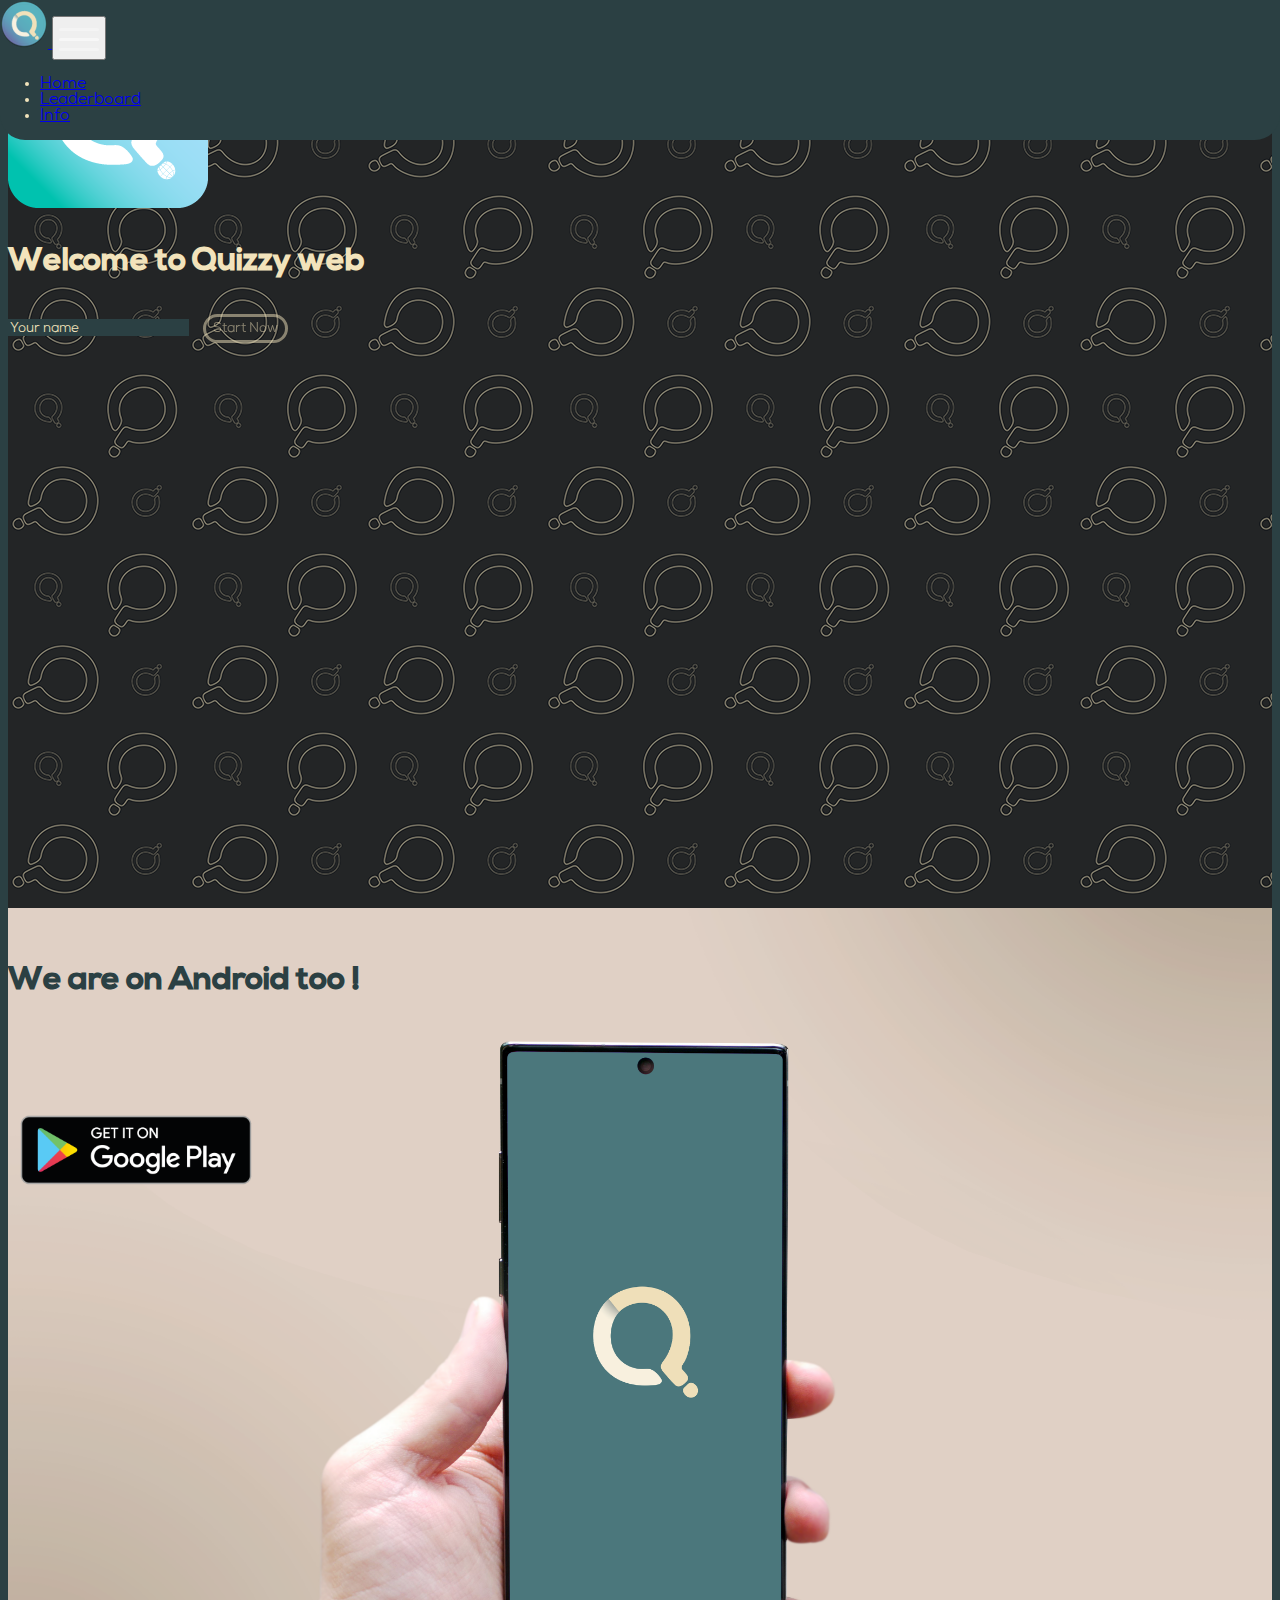
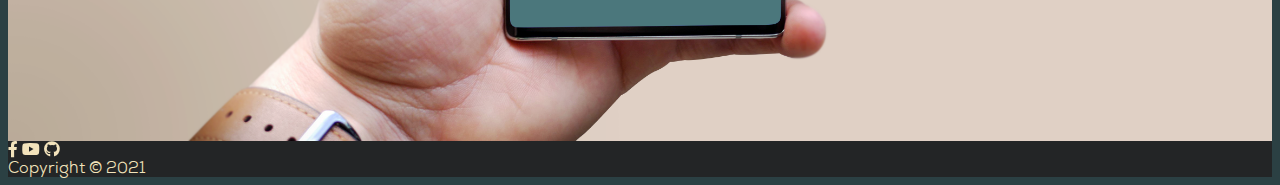
==== index.html @ 60e90763 "3D carousal, info page" ====
<!doctype html>
<html lang="en-us">
    <head>
    <meta charset="UTF-8">
    <meta http-equiv="X-UA-Compatible" content="IE=Edge">

    <link rel="icon" href="res/images/ic_launcher_round.png"/>
    <title>Quizzy Web</title>

    <meta name="viewport" content="width=device-width, initial-scale=1, shrink-to-fit=no">
    <link rel="stylesheet" href="https://cdn.jsdelivr.net/npm/bootstrap@4.6.0/dist/css/bootstrap.min.css" integrity="sha384-B0vP5xmATw1+K9KRQjQERJvTumQW0nPEzvF6L/Z6nronJ3oUOFUFpCjEUQouq2+l" crossorigin="anonymous">
    <link rel="stylesheet" href="res/fontawesome/css/all.css">
    <link rel="stylesheet" href="css/style.css">
    <link rel="stylesheet" href="css/index.css">
    </head>

    <body>
        <nav class="navbar navbar-expand-lg navbar-dark">
            <a class="navbar-brand" href="#">
                <img src="res/images/ic_launcher_round.png">
            </a>

            <button class="navbar-toggler" type="button" data-toggle="collapse" data-target="#navbarNav" aria-controls="navbarNav" aria-expanded="false" aria-label="Toggle navigation">
              <div id="nav-icon3">
                <span></span>
                <span></span>
                <span></span>
                <span></span>
              </div>
            </button>

            <div class="collapse navbar-collapse justify-content-end" id="navbarNav">
              <ul class="navbar-nav">
                <li class="nav-item active">
                  <a class="nav-link" href="#">Home <span class="sr-only">(current)</span></a>
                </li>
                <li class="nav-item">
                  <a class="nav-link" href="leaderboard.html">Leaderboard</a>
                </li>
                <li class="nav-item">
                  <a class="nav-link" href="info.html">Info</a>
                </li>
              </ul>
            </div>
          </nav>

        <div class="jumbotron-fluid d-flex flex-column align-items-center justify-content-center" id="landing_jumbo">
            <img src="res/images/quizzy_web_logo.png">
            <!--<h1 class="">Quizzy Web is coming</h1>-->
            <div>          
                <h1 class="text-center">Welcome to Quizzy web</h1>
            </div>

            <div class="d-flex flex-column align-items-center justify-content-center">          
              <input type="text" class="form-control" placeholder="Your name" id="username">
              <button type="button" class="button_1 disabled"  id="btn-start">Start Now</button>
            </div>
        </div>

        <div class="container-fluid d-flex flex-column align-items-center  justify-content-between" id="mobile_ad">
          <h1 class = "text-center">We are on Android too !</h1>

          <a href="https://studenthcmusedu-my.sharepoint.com/:u:/g/personal/1959024_student_hcmus_edu_vn/EeSN2s93oBhDpIQkTM4csoYBC3P8pHR0zHc1Tgn9DPDppA?e=snLmMQ"><img src="res/images/google_play.png"></a>
        </div>

        <footer class="text-center text-white">
          <div class="container-fluid">
            <!-- Section: Social media -->
            <section class="mb-4">
              <!-- Facebook -->
              <a class="btn btn-outline-light btn-floating m-1" href="https://www.facebook.com/HCMUSITEC2015/" target="_blank" role="button"
                ><i class="fab fa-facebook-f"></i
              ></a>
        
              <!-- Youtube -->
              <a class="btn btn-outline-light btn-floating m-1" href="https://youtu.be/Kx1Qv79prYs" target="_blank" role="button"
                ><i class="fab fa-youtube"></i
              ></a>
        
              <!-- Github -->
              <a class="btn btn-outline-light btn-floating m-1" href="https://github.com/nguyencaonhan271201/quizzy-web" target="_blank" role="button"
                ><i class="fab fa-github"></i
              ></a>
            </section>
            <!-- Section: Social media -->
          </div>

          <div class="text-center">
            <a>Copyright © 2021</a>
          </div>
          
        </footer>

        <script src="https://code.jquery.com/jquery-3.5.1.slim.min.js" integrity="sha384-DfXdz2htPH0lsSSs5nCTpuj/zy4C+OGpamoFVy38MVBnE+IbbVYUew+OrCXaRkfj" crossorigin="anonymous"></script>
        <script src="https://cdn.jsdelivr.net/npm/bootstrap@4.6.0/dist/js/bootstrap.bundle.min.js" integrity="sha384-Piv4xVNRyMGpqkS2by6br4gNJ7DXjqk09RmUpJ8jgGtD7zP9yug3goQfGII0yAns" crossorigin="anonymous"></script>
        <script type="text/javascript" src="js/index.js"></script>    
        <script type="text/javascript" src="js/main.js"></script>    
    </body>
</html>
---- css/style.css ----
html{    
  scroll-behavior: smooth;
}

body * {
    transition: all 0.5s ease;
}

body{
    background-color: #2B4043;
    color: #f2e3bb;
    animation: fadeInAnimation ease 1s;
    animation-iteration-count: 1; 
    animation-fill-mode: forwards; 
}

::-webkit-scrollbar {
    display: none;
}

@font-face {
    font-family: 'NexaBold';
    src: url('../res/font/nexa_bold.ttf');
}

@font-face {
    font-family: 'Nexa';
    src: url('../res/font/nexa_book.otf');
}

h1{
    font-family: NexaBold;
}

h2, h3, h4, h5, a, p, ::placeholder, button, label, select,table{
   font-family: Nexa;
}

@keyframes fadeInAnimation { 
    0% { 
        opacity: 0; 
    } 
    100% { 
        opacity: 1; 
     } 
} 

.navbar{
    position: fixed!important;
    top: 0;
    right: 0;
    left: 0;    
    background-color: #2B4043;
    border-bottom-left-radius: 25px!important;
    border-bottom-right-radius: 25px!important;
    transition: top 0.3s;
}

.navbar ul li a:hover{
    color: #f2e3bb!important;
    /* border: 2px solid #f2e3bb;
    border-radius: 15px;
    padding: 10px;
    width: fit-content; */
}

.navbar button{
    padding: 10px 5px 10px 5px;
}

.navbar button #nav-icon3{
    width: 40px;
    height: 20px;
    position: relative;
    -webkit-transform: rotate(0deg);
    -moz-transform: rotate(0deg);
    -o-transform: rotate(0deg);
    transform: rotate(0deg);
    -webkit-transition: .5s ease-in-out;
    -moz-transition: .5s ease-in-out;
    -o-transition: .5s ease-in-out;
    transition: .5s ease-in-out;
    cursor: pointer;
}

#nav-icon3 span{
    display: block;
    position: absolute;
    height: 3px;
    width: 100%;
    background: white;
    border-radius: 9px;

    opacity: 0.3;
    left: 0;
    
    -webkit-transform: rotate(0deg);
    -moz-transform: rotate(0deg);
    -o-transform: rotate(0deg);
    transform: rotate(0deg);
    -webkit-transition: .25s ease-in-out;
    -moz-transition: .25s ease-in-out;
    -o-transition: .25s ease-in-out;
    transition: .25s ease-in-out;
}

#nav-icon3 span:nth-child(1) {
    top: 0px;
  }
  
  #nav-icon3 span:nth-child(2),#nav-icon3 span:nth-child(3) {
    top: 10px;
  }
  
  #nav-icon3 span:nth-child(4) {
    top: 20px;
  }
  
  #nav-icon3.open span:nth-child(1) {
    top: 10px;
    width: 0%;
    left: 50%;
  }
  
  #nav-icon3.open span:nth-child(2) {
    -webkit-transform: rotate(45deg);
    -moz-transform: rotate(45deg);
    -o-transform: rotate(45deg);
    transform: rotate(45deg);
  }
  
  #nav-icon3.open span:nth-child(3) {
    -webkit-transform: rotate(-45deg);
    -moz-transform: rotate(-45deg);
    -o-transform: rotate(-45deg);
    transform: rotate(-45deg);
  }
  
  #nav-icon3.open span:nth-child(4) {
    top: 10px;
    width: 0%;
    left: 50%;
  }


.navbar button:hover{
    border: 2px solid !important;
}

.navbar button:hover span{
    opacity: 1!important;
    background: #f2e3bb!important;
}

#landing_jumbo, .main-div{
    height: 100vh;
    background-image: url("../res/images/landing_background.png");
    background-size: auto;
    background-repeat: repeat;
    background-position: 0 0;
    animation: landing_background_move 500s linear infinite;
}

@keyframes landing_background_move {
    from {
      background-position: 0 0;
    }
    to {
        background-position: -10000px -10000px;
    }
}
---- css/index.css ----
.form-control{
    background-color: #2B4043;
    border: none;
    color: #f2e3bb;
}

.form-control::placeholder{
    color: #f2e3bb;
}

input.form-control:focus::placeholder{
    color: #2B4043;
}

.button_1
{    
    border: 3px solid #f2e3bb;
    border-radius: 20px;
    padding: 5px 7px 5px 7px;
    background-color: transparent;
    color: #f2e3bb;
    margin: 10px;
}

.disabled{
    opacity: 0.5;
    cursor: not-allowed;
}

.shake{
    animation: shake 0.5s;
    animation-iteration-count: 1;
    border: 3px solid salmon;
}

.navbar-nav {
    font-family: 'Nexa';
}

@keyframes shake {
    0% { transform: translate(1px, 1px) rotate(0deg); }
    10% { transform: translate(-1px, -2px) rotate(-1deg); }
    20% { transform: translate(-3px, 0px) rotate(1deg); }
    30% { transform: translate(3px, 2px) rotate(0deg); }
    40% { transform: translate(1px, -1px) rotate(1deg); }
    50% { transform: translate(-1px, 2px) rotate(-1deg); }
    60% { transform: translate(-3px, 1px) rotate(0deg); }
    70% { transform: translate(3px, 1px) rotate(-1deg); }
    80% { transform: translate(-1px, -1px) rotate(1deg); }
    90% { transform: translate(1px, 2px) rotate(0deg); }
    100% { transform: translate(1px, -2px) rotate(-1deg); }
  }

#mobile_ad{    
    height: 90vh;
    background-image: url("../res/images/mockup.png");
    background-size: cover;
    background-position: center;
    background-repeat: no-repeat;
    color: #2B4043;
    padding-top: 2.5vh;
}

#mobile_ad img{
    width: 20vw;
}

footer{
    background-color: #232526;
}

footer .btn {
    margin-top: 10px!important;
    filter: brightness(0) saturate(100%) invert(97%) sepia(63%) saturate(543%) hue-rotate(317deg) brightness(101%) contrast(90%);
}

footer .btn:hover{
    filter: invert(9%) sepia(11%) saturate(358%) hue-rotate(155deg) brightness(93%) contrast(85%);
}
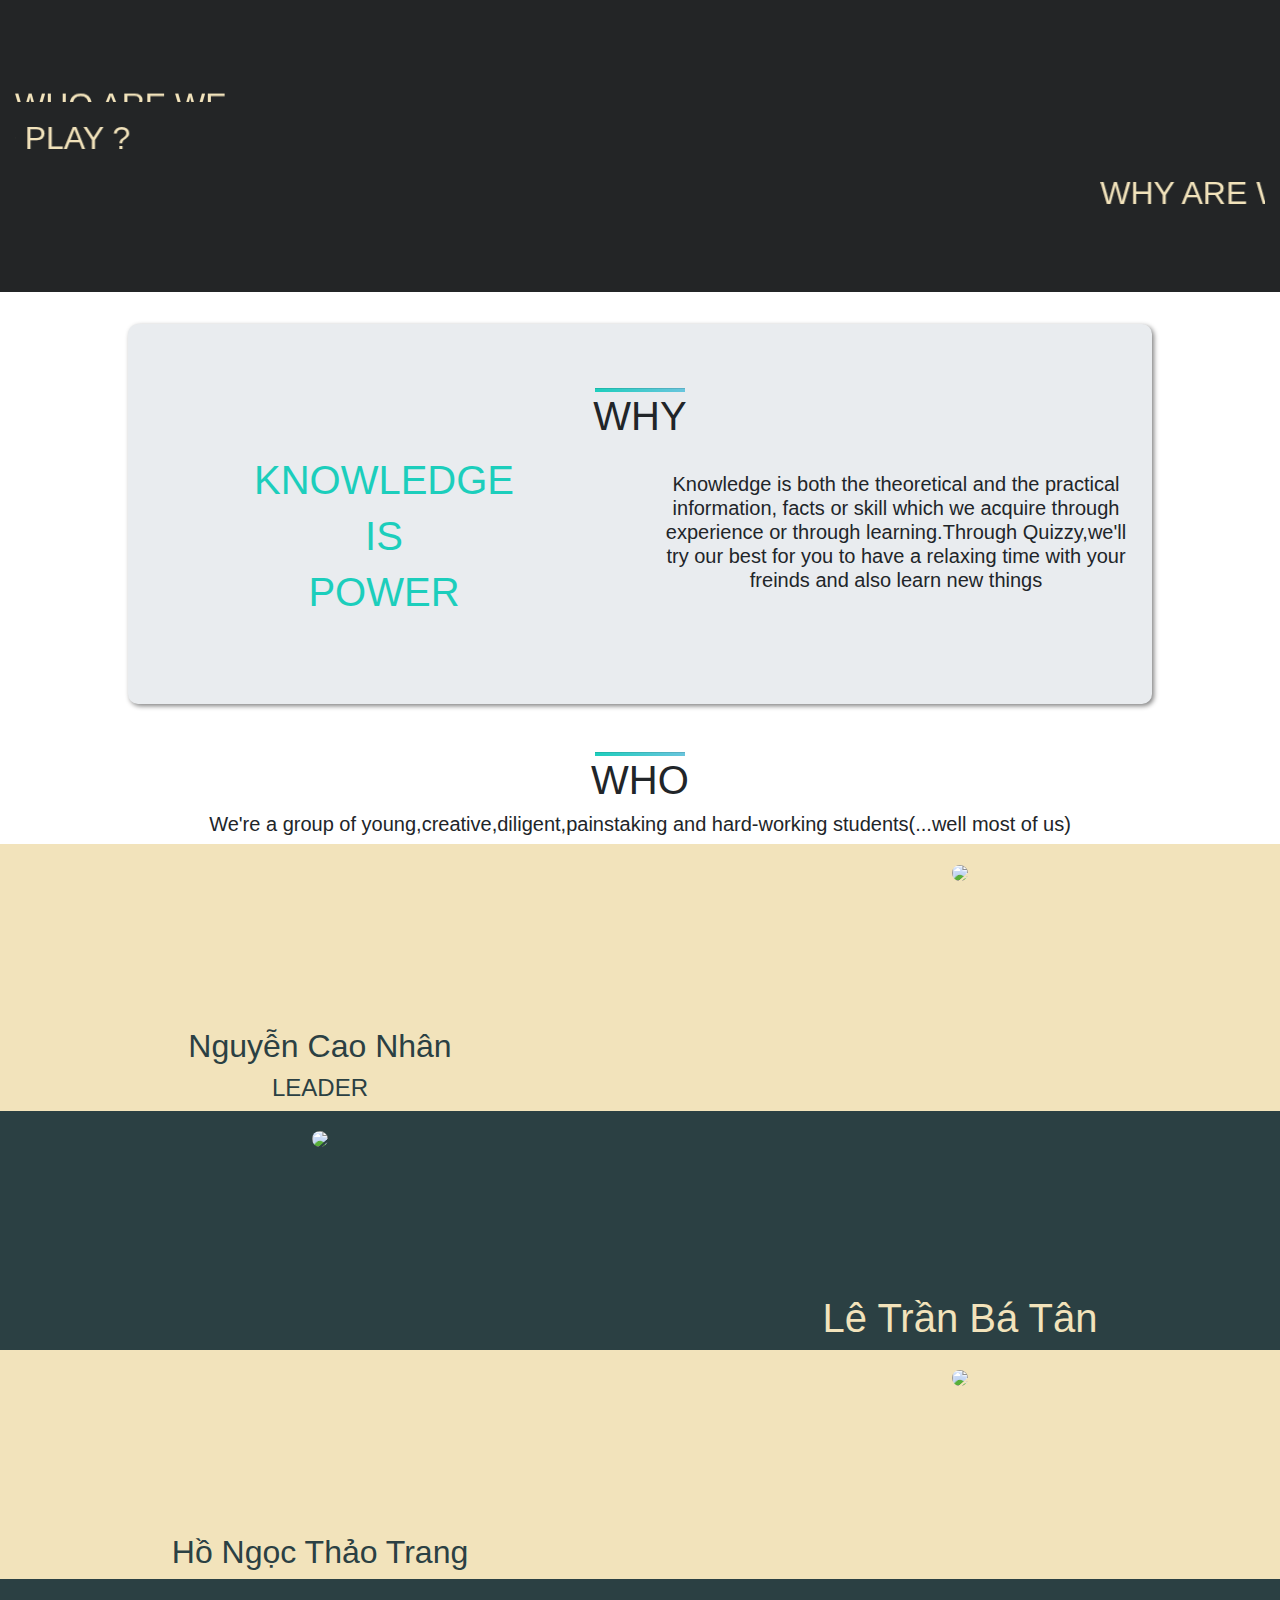
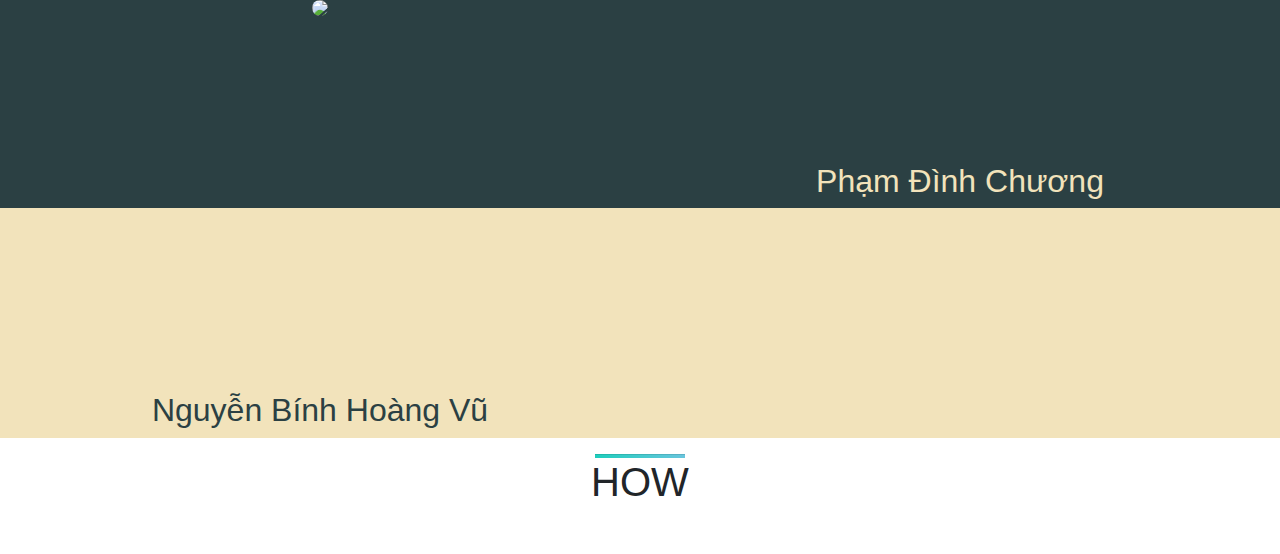
==== commit 2ac1f740: "1st" ====
--- a/index.html
+++ b/index.html
@@ -1,99 +1,110 @@
 <!doctype html>
-<html lang="en-us">
-    <head>
-    <meta charset="UTF-8">
-    <meta http-equiv="X-UA-Compatible" content="IE=Edge">
+<html lang="en">
+  <head>
+    <title>ABOUT US</title>
+    <!-- Required meta tags -->
+    <meta charset="utf-8">
+    <meta name="viewport" content="width=device-width, initial-scale=1, shrink-to-fit=no">
 
-    <link rel="icon" href="res/images/ic_launcher_round.png"/>
-    <title>Quizzy Web</title>
+    <!-- Bootstrap CSS -->
+    <link rel="stylesheet" href="https://stackpath.bootstrapcdn.com/bootstrap/4.3.1/css/bootstrap.min.css" integrity="sha384-ggOyR0iXCbMQv3Xipma34MD+dH/1fQ784/j6cY/iJTQUOhcWr7x9JvoRxT2MZw1T" crossorigin="anonymous">
+    <link rel="stylesheet" href="https://stackpath.bootstrapcdn.com/font-awesome/4.7.0/css/font-awesome.min.css" integrity="sha384-wvfXpqpZZVQGK6TAh5PVlGOfQNHSoD2xbE+QkPxCAFlNEevoEH3Sl0sibVcOQVnN" crossorigin="anonymous">
+    <link rel="stylesheet" href="about.css">
+     <link href="https://fonts.googleapis.com/css2?family=Bebas+Neue&family=Nunito:wght@300&display=swap" rel="stylesheet">
+  </head>
+  <body>
 
-    <meta name="viewport" content="width=device-width, initial-scale=1, shrink-to-fit=no">
-    <link rel="stylesheet" href="https://cdn.jsdelivr.net/npm/bootstrap@4.6.0/dist/css/bootstrap.min.css" integrity="sha384-B0vP5xmATw1+K9KRQjQERJvTumQW0nPEzvF6L/Z6nronJ3oUOFUFpCjEUQouq2+l" crossorigin="anonymous">
-    <link rel="stylesheet" href="res/fontawesome/css/all.css">
-    <link rel="stylesheet" href="css/style.css">
-    <link rel="stylesheet" href="css/index.css">
-    </head>
 
-    <body>
-        <nav class="navbar navbar-expand-lg navbar-dark">
-            <a class="navbar-brand" href="#">
-                <img src="res/images/ic_launcher_round.png">
-            </a>
-
-            <button class="navbar-toggler" type="button" data-toggle="collapse" data-target="#navbarNav" aria-controls="navbarNav" aria-expanded="false" aria-label="Toggle navigation">
-              <div id="nav-icon3">
-                <span></span>
-                <span></span>
-                <span></span>
-                <span></span>
+    <div class=" banner jumbotron-fluid jumbotron">
+      <div class="container-fluid">
+        <h2><marquee behavior="scroll" direction="up" scrollamount="2">WHO ARE WE</marquee></h2>
+        <h2><marquee behavior="scroll" direction="right" scrollamount="14">HOW TO PLAY ?</marquee></h2>
+        <h2><marquee behavior="scroll" direction="left" scrollamount="20">WHY ARE WE DOING THIS ?</marquee></h2>
+     </div>
+    </div>
+    <div class="why mt-3 mb-5 jumbotron-fluid jumbotron">
+      <div class="container">
+        <div class="headline text-center">
+          <hr style="margin:auto">
+          <h1>WHY</h1>
+            <div class="row mt-3 mb-3">
+              <div class="col-md-6" style="color:#1ccebc;">
+                <h1>KNOWLEDGE</h1>
+                <h1>IS</h1>
+                <h1>POWER</h1>
               </div>
-            </button>
-
-            <div class="collapse navbar-collapse justify-content-end" id="navbarNav">
-              <ul class="navbar-nav">
-                <li class="nav-item active">
-                  <a class="nav-link" href="#">Home <span class="sr-only">(current)</span></a>
-                </li>
-                <li class="nav-item">
-                  <a class="nav-link" href="leaderboard.html">Leaderboard</a>
-                </li>
-                <li class="nav-item">
-                  <a class="nav-link" href="info.html">Info</a>
-                </li>
-              </ul>
-            </div>
-          </nav>
-
-        <div class="jumbotron-fluid d-flex flex-column align-items-center justify-content-center" id="landing_jumbo">
-            <img src="res/images/quizzy_web_logo.png">
-            <!--<h1 class="">Quizzy Web is coming</h1>-->
-            <div>          
-                <h1 class="text-center">Welcome to Quizzy web</h1>
-            </div>
-
-            <div class="d-flex flex-column align-items-center justify-content-center">          
-              <input type="text" class="form-control" placeholder="Your name" id="username">
-              <button type="button" class="button_1 disabled"  id="btn-start">Start Now</button>
+              <div class="col-md-6 mt-3">
+                <h5>Knowledge is both the theoretical and the practical information, facts or skill which we acquire through experience or through learning.Through Quizzy,we'll try our best for you to have a relaxing time with your freinds and also learn new things</h5>
+              </div>
             </div>
         </div>
+      </div>
+    </div>
+    <div class="who mt-3 mb-3">
+      <div class="container-fluid">
+        <div class="headline text-center mb-2">
+          <hr style="margin:auto">
+          <h1>WHO</h1>
+          <h5>We're a group of young,creative,diligent,painstaking and hard-working students(...well most of us)</h5>
+        </div>
+        <div class="who1 row">
+          <div class="col-md-6">
+            <h2 class="name" >Nguyễn Cao Nhân</h2>
+            <h4>LEADER</h4>
+          </div>
+          <div class="col-md-6 mt-3 mb-3">
+            <img class="rounded-circle img-fluid" src="img/caonhan.jpg">
+          </div>
+        </div>
+        <div class="who2 row  ">
+          <div class="col-md-6 mt-3 mb-3">
+            <img src="img/batan.jpg" class="rounded-circle img-fluid">
+          </div>
+          <div class="col-md-6">
+            <h1 class="name">Lê Trần Bá Tân</h1>
+          </div>
+        </div>
+        <div class="who1 row">
+          <div class="col-md-6">
+            <h2 class="name">Hồ Ngọc Thảo Trang</h2>
+          </div>
+          <div class="col-md-6 mt-3 mb-3">
+            <img src="img/hotrang.jpg" class="rounded-circle img-fluid">
+          </div>
+        </div>
+        <div class="who2 row">
+          <div class="col-md-6 mt-3 mb-3">
+            <img src="img/chuong.jpg" class="rounded-circle img-fluid">
+          </div>
+          <div class="col-md-6">
+            <h2 class="name">Phạm Đình Chương</h2>
+          </div>
+        </div>
+        <div class="who1 row ">
+          <div class="col-md-6">
+            <h2 class="name">Nguyễn Bính Hoàng Vũ</h2>
+          </div>
+          <div class="col-md-6 mt-3 mb-3">
+            <img src="img/vubinh.jpg" class="rounded-circle img-fluid" alt="">
+          </div>
+        </div>
+      </div>
+    </div>
+    <div class="how mt-3 mb-5">
+      <div class="container">
+        <div class="headline text-center">
+          <hr style="margin:auto">
+          <h1>HOW</h1>
+        </div>
+      </div>
+    </div>
 
-        <div class="container-fluid d-flex flex-column align-items-center  justify-content-between" id="mobile_ad">
-          <h1 class = "text-center">We are on Android too !</h1>
+      <script src="https://code.jquery.com/jquery-3.4.1.slim.min.js" integrity="sha384-J6qa4849blE2+poT4WnyKhv5vZF5SrPo0iEjwBvKU7imGFAV0wwj1yYfoRSJoZ+n" crossorigin="anonymous"></script>
+      <script src="https://cdn.jsdelivr.net/npm/popper.js@1.16.0/dist/umd/popper.min.js" integrity="sha384-Q6E9RHvbIyZFJoft+2mJbHaEWldlvI9IOYy5n3zV9zzTtmI3UksdQRVvoxMfooAo" crossorigin="anonymous"></script>
+      <script src="https://stackpath.bootstrapcdn.com/bootstrap/4.4.1/js/bootstrap.min.js" integrity="sha384-wfSDF2E50Y2D1uUdj0O3uMBJnjuUD4Ih7YwaYd1iqfktj0Uod8GCExl3Og8ifwB6" crossorigin="anonymous"></script>
+</body>
 
-          <a href="https://studenthcmusedu-my.sharepoint.com/:u:/g/personal/1959024_student_hcmus_edu_vn/EeSN2s93oBhDpIQkTM4csoYBC3P8pHR0zHc1Tgn9DPDppA?e=snLmMQ"><img src="res/images/google_play.png"></a>
-        </div>
+   <script type="text/javascript" src="main.js">
 
-        <footer class="text-center text-white">
-          <div class="container-fluid">
-            <!-- Section: Social media -->
-            <section class="mb-4">
-              <!-- Facebook -->
-              <a class="btn btn-outline-light btn-floating m-1" href="https://www.facebook.com/HCMUSITEC2015/" target="_blank" role="button"
-                ><i class="fab fa-facebook-f"></i
-              ></a>
-        
-              <!-- Youtube -->
-              <a class="btn btn-outline-light btn-floating m-1" href="https://youtu.be/Kx1Qv79prYs" target="_blank" role="button"
-                ><i class="fab fa-youtube"></i
-              ></a>
-        
-              <!-- Github -->
-              <a class="btn btn-outline-light btn-floating m-1" href="https://github.com/nguyencaonhan271201/quizzy-web" target="_blank" role="button"
-                ><i class="fab fa-github"></i
-              ></a>
-            </section>
-            <!-- Section: Social media -->
-          </div>
-
-          <div class="text-center">
-            <a>Copyright © 2021</a>
-          </div>
-          
-        </footer>
-
-        <script src="https://code.jquery.com/jquery-3.5.1.slim.min.js" integrity="sha384-DfXdz2htPH0lsSSs5nCTpuj/zy4C+OGpamoFVy38MVBnE+IbbVYUew+OrCXaRkfj" crossorigin="anonymous"></script>
-        <script src="https://cdn.jsdelivr.net/npm/bootstrap@4.6.0/dist/js/bootstrap.bundle.min.js" integrity="sha384-Piv4xVNRyMGpqkS2by6br4gNJ7DXjqk09RmUpJ8jgGtD7zP9yug3goQfGII0yAns" crossorigin="anonymous"></script>
-        <script type="text/javascript" src="js/index.js"></script>    
-        <script type="text/javascript" src="js/main.js"></script>    
-    </body>
-</html>+   </script>
+</html>
--- a/about.css
+++ b/about.css
@@ -0,0 +1,57 @@
+body {
+  padding: 0px;
+  margin: 0px;
+  height:100%;
+  width: 100%;
+}
+
+p{
+  font-family: 'Nexa';
+  font-size: 20px;
+}
+
+.banner{
+  background:  #232526;
+  color: #F2E3BB;
+}
+
+.col-md-6{
+  height:100%;
+  display: table;
+}
+
+.name{
+  margin-top: 30%;
+}
+
+
+img{
+  height: 60%;
+  width:60%;
+}
+
+ .who1{
+   background-color: #F2E3BB;
+   color: #2B4043;
+   text-align: center;
+ }
+
+.who2{
+  background-color: #2B4043;
+  color: #F2E3BB;
+  text-align: center;
+}
+
+hr{
+    background:linear-gradient(45deg,#1ccebc,#6ac5de);
+    height: 3px;
+    width: 90px;
+    margin: 0 0 5px 0;
+  }
+
+.why{
+    margin-left: 10%;
+    margin-right: 10%;
+    box-shadow: 2px 2px 5px grey;
+    border-radius: 10px;
+}
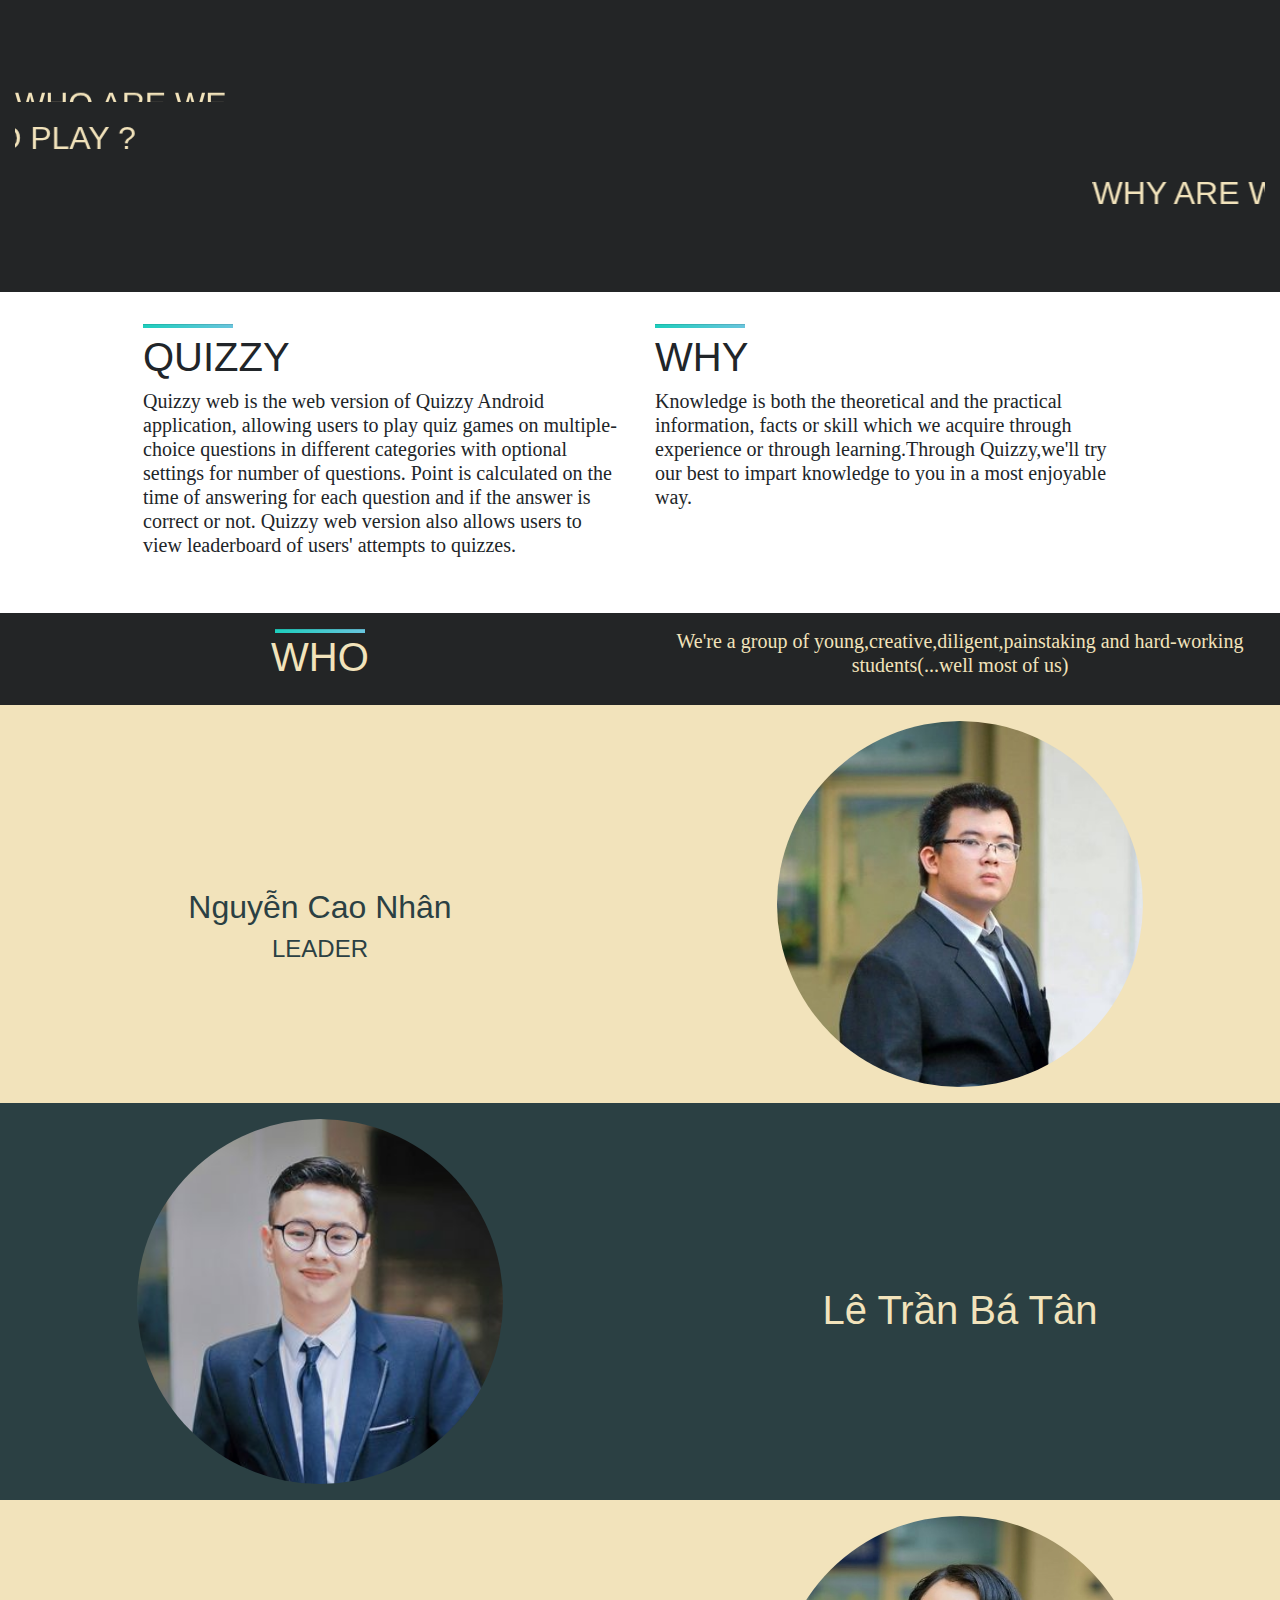
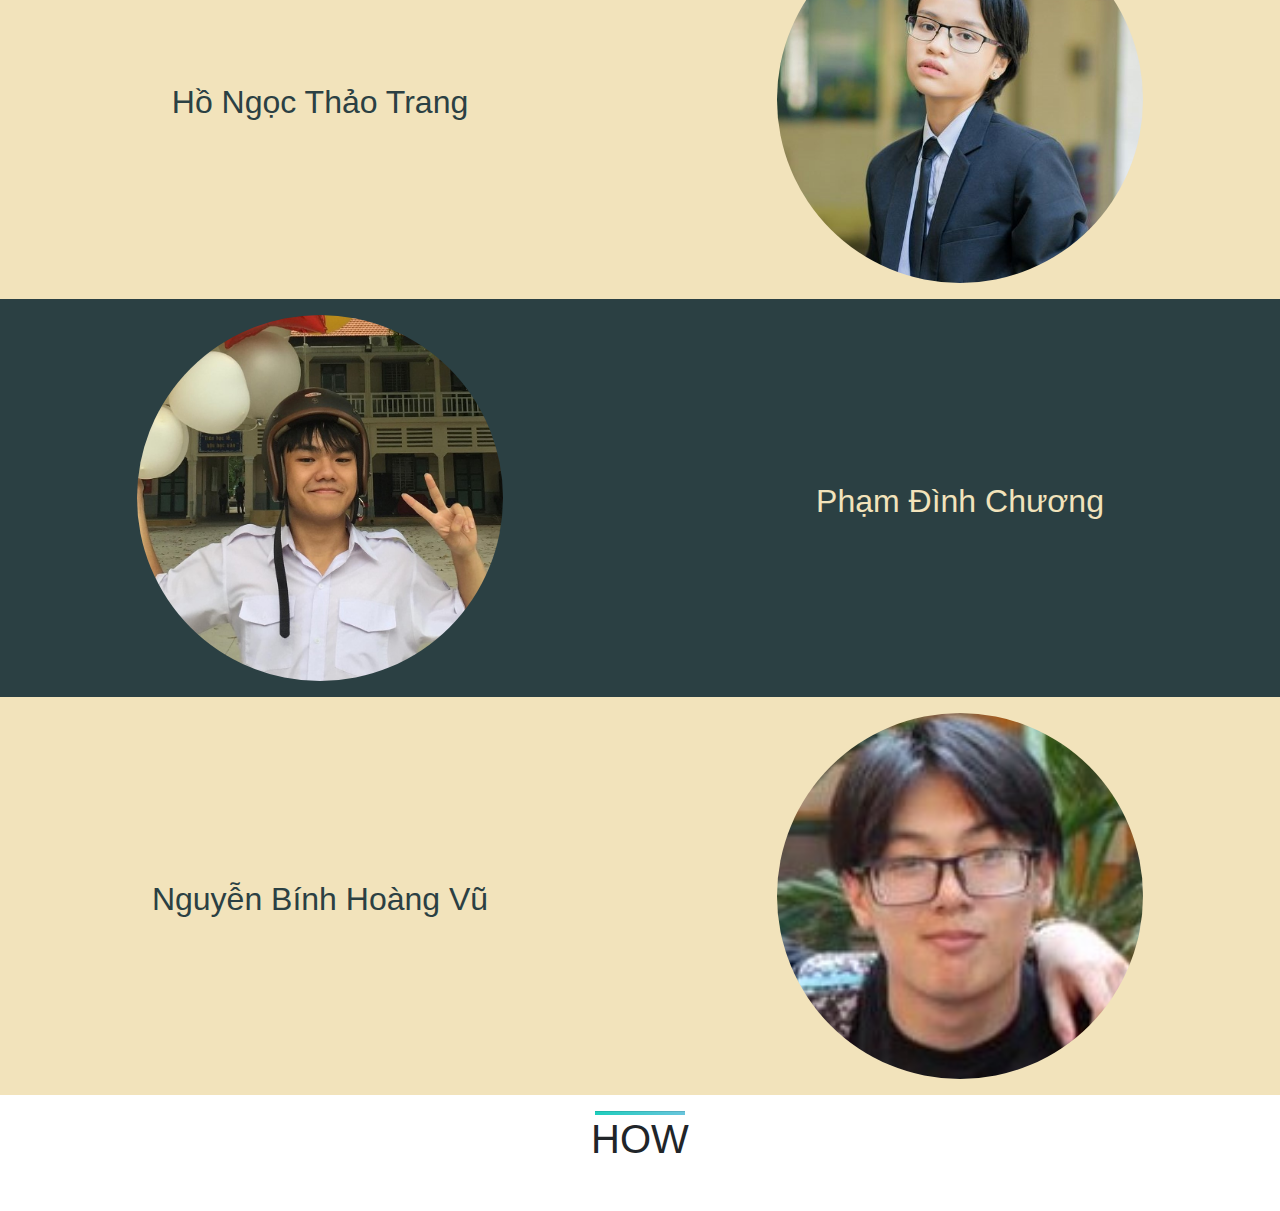
==== commit d1c45be3: "2" ====
--- a/index.html
+++ b/index.html
@@ -22,32 +22,40 @@
         <h2><marquee behavior="scroll" direction="left" scrollamount="20">WHY ARE WE DOING THIS ?</marquee></h2>
      </div>
     </div>
-    <div class="why mt-3 mb-5 jumbotron-fluid jumbotron">
+    <div class="why mt-3 mb-5">
       <div class="container">
-        <div class="headline text-center">
-          <hr style="margin:auto">
-          <h1>WHY</h1>
-            <div class="row mt-3 mb-3">
-              <div class="col-md-6" style="color:#1ccebc;">
-                <h1>KNOWLEDGE</h1>
-                <h1>IS</h1>
-                <h1>POWER</h1>
-              </div>
-              <div class="col-md-6 mt-3">
-                <h5>Knowledge is both the theoretical and the practical information, facts or skill which we acquire through experience or through learning.Through Quizzy,we'll try our best for you to have a relaxing time with your freinds and also learn new things</h5>
-              </div>
-            </div>
+       <div class="row mt-3 mb-3">
+        <div class="col-md-6" tyle="color:#1ccebc;">
+          <div class="headline mb-2">
+            <hr>
+            <h1>QUIZZY</h1>
+          </div>
+            <h5>Quizzy web is the web version of Quizzy Android application, allowing users to play quiz games on multiple-choice questions in different categories with optional settings for number of questions.
+            Point is calculated on the time of answering for each question and if the answer is correct or not.
+            Quizzy web version also allows users to view leaderboard of users' attempts to quizzes.</h5>
         </div>
-      </div>
+        <div class="col-md-6">
+          <div class="headline mb-2">
+            <hr>
+            <h1>WHY</h1>
+          </div>
+          <h5>Knowledge is both the theoretical and the practical information, facts or skill which we acquire through experience or through learning.Through Quizzy,we'll try our best to impart knowledge to you in a most enjoyable way.</h5>
+        </div>
+       </div>
+     </div>
     </div>
     <div class="who mt-3 mb-3">
       <div class="container-fluid">
-        <div class="headline text-center mb-2">
-          <hr style="margin:auto">
-          <h1>WHO</h1>
-          <h5>We're a group of young,creative,diligent,painstaking and hard-working students(...well most of us)</h5>
+        <div class="row text-center" style="background:#232526; color:#F2E3BB;">
+          <div class="col-md-6 mt-3 mb-3">
+            <hr style="margin:auto">
+            <h1>WHO</h1>
+          </div>
+          <div class="col-md-6 mt-3 mb-3">
+            <h5>We're a group of young,creative,diligent,painstaking and hard-working students(...well most of us)</h5>
+          </div>
         </div>
-        <div class="who1 row">
+      <div class="who1 row">
           <div class="col-md-6">
             <h2 class="name" >Nguyễn Cao Nhân</h2>
             <h4>LEADER</h4>
@@ -55,7 +63,7 @@
           <div class="col-md-6 mt-3 mb-3">
             <img class="rounded-circle img-fluid" src="img/caonhan.jpg">
           </div>
-        </div>
+      </div>
         <div class="who2 row  ">
           <div class="col-md-6 mt-3 mb-3">
             <img src="img/batan.jpg" class="rounded-circle img-fluid">
--- a/about.css
+++ b/about.css
@@ -5,19 +5,13 @@
   width: 100%;
 }
 
-p{
+h5{
   font-family: 'Nexa';
-  font-size: 20px;
 }
 
 .banner{
   background:  #232526;
   color: #F2E3BB;
-}
-
-.col-md-6{
-  height:100%;
-  display: table;
 }
 
 .name{
@@ -52,6 +46,4 @@
 .why{
     margin-left: 10%;
     margin-right: 10%;
-    box-shadow: 2px 2px 5px grey;
-    border-radius: 10px;
 }
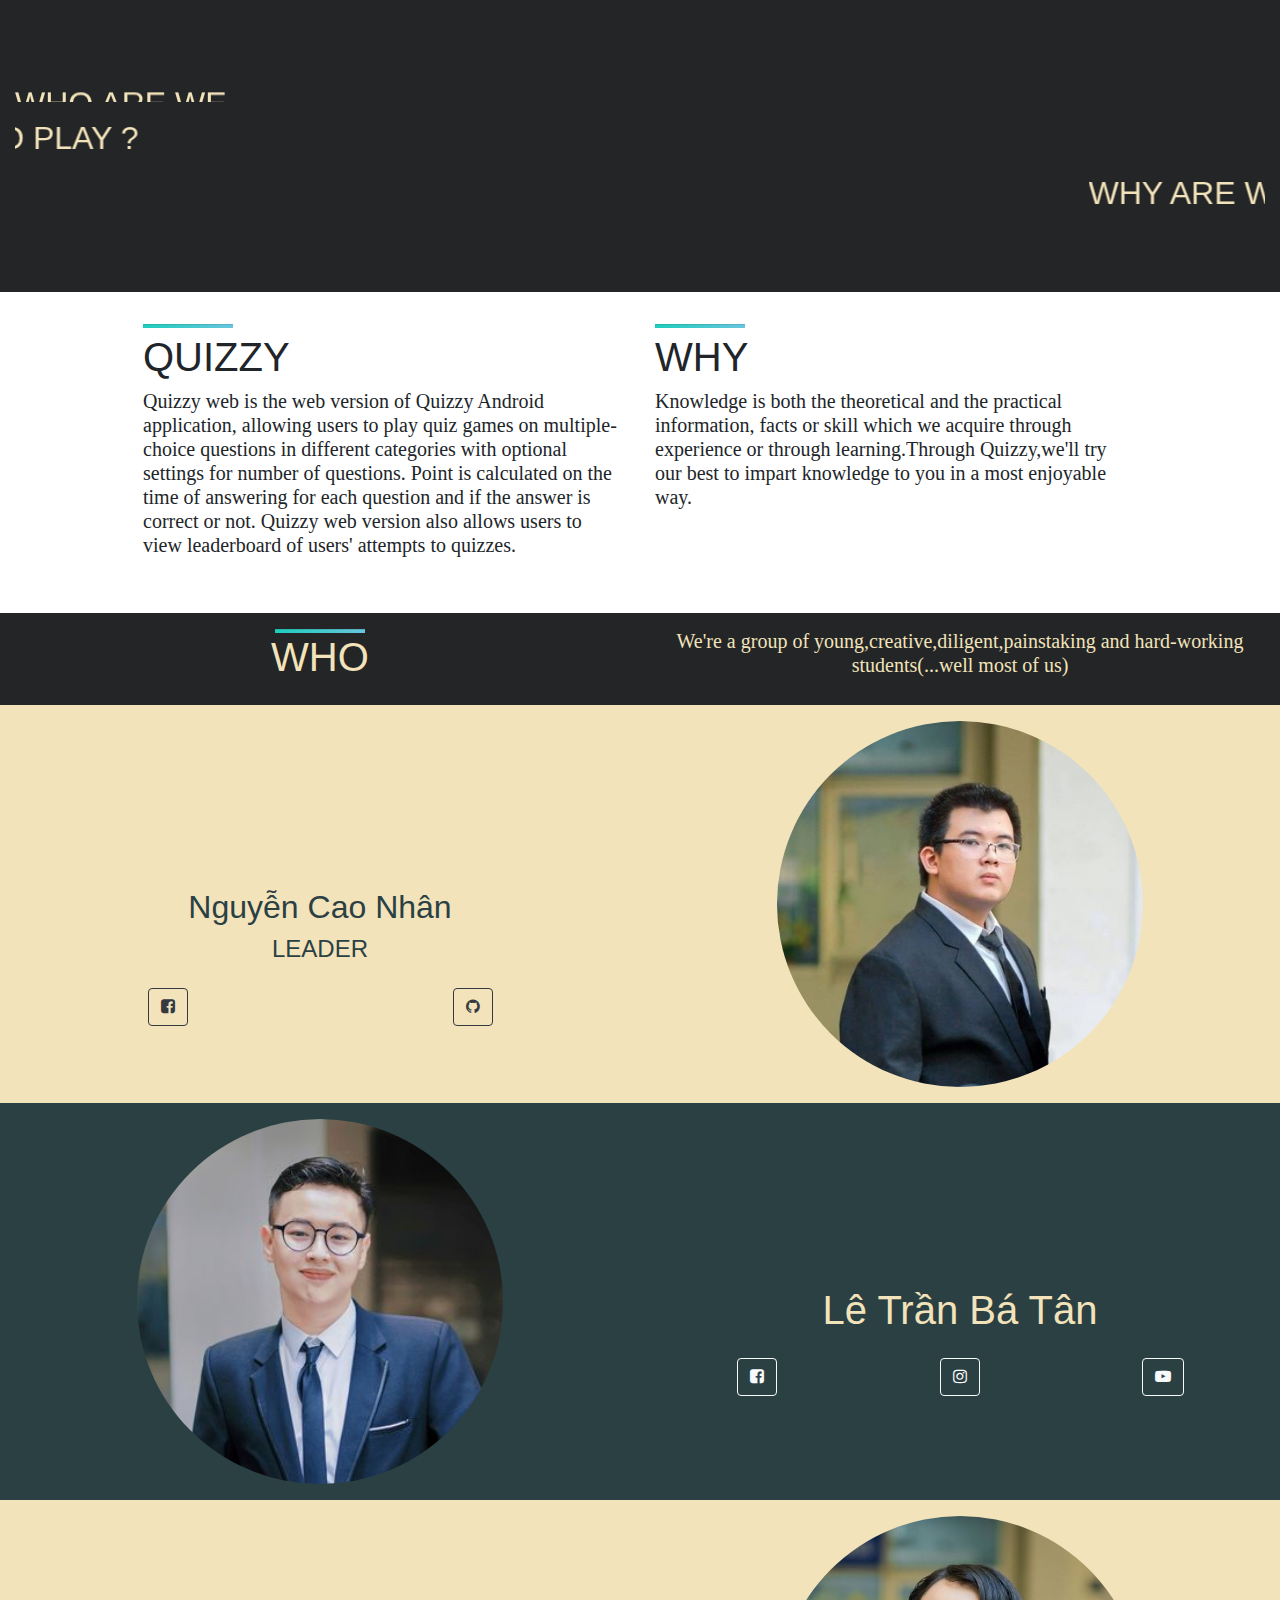
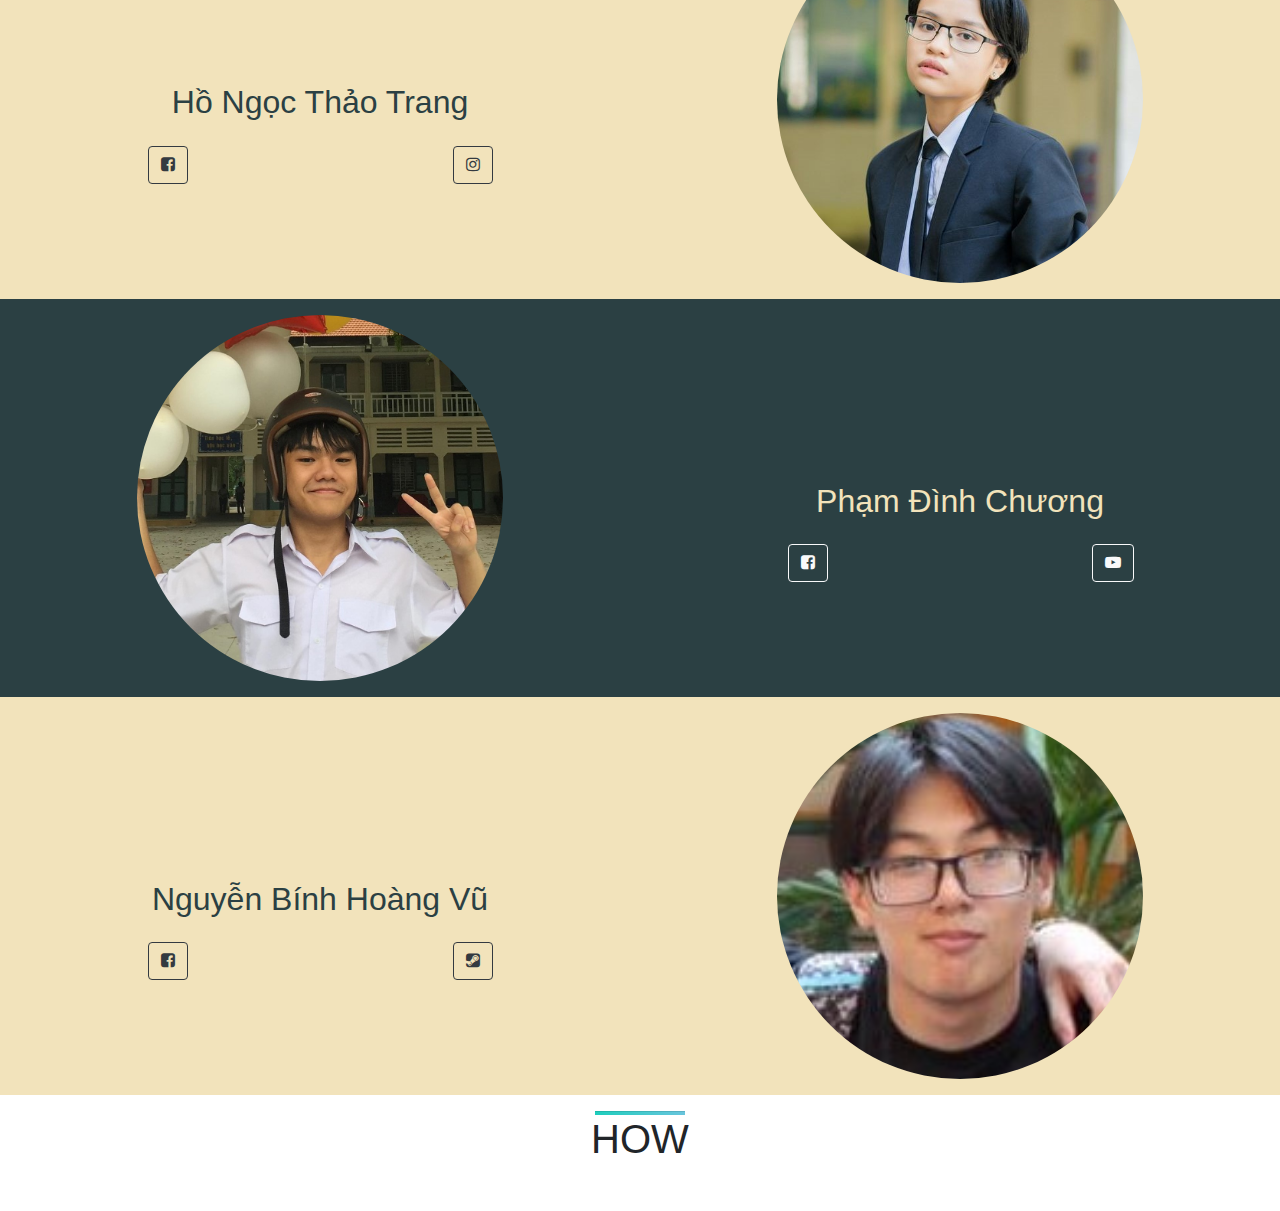
==== commit f8e65eb4: "Update index.html" ====
--- a/index.html
+++ b/index.html
@@ -59,6 +59,16 @@
           <div class="col-md-6">
             <h2 class="name" >Nguyễn Cao Nhân</h2>
             <h4>LEADER</h4>
+            <div class="row m-auto">
+              <div class="col-md-6 mt-3 mb-3">
+                <a class="btn btn-outline-dark btn-floating mb-5" href="https://www.facebook.com/nguyencaonhan2712" target="_blank" role="button"
+                 ><i class="fa fa-facebook-square" aria-hidden="true"></i></a>
+              </div>
+              <div class="col-md-6 mt-3 mb-3">
+                <a class="btn btn-outline-dark btn-floating mb-5" href="https://github.com/nguyencaonhan271201" target="_blank" role="button"
+                 ><i class="fa fa-github" aria-hidden="true"></i></a>
+              </div>
+            </div>
           </div>
           <div class="col-md-6 mt-3 mb-3">
             <img class="rounded-circle img-fluid" src="img/caonhan.jpg">
@@ -70,11 +80,35 @@
           </div>
           <div class="col-md-6">
             <h1 class="name">Lê Trần Bá Tân</h1>
+            <div class="row m-auto">
+              <div class="col-md-4 mt-3 mb-3">
+                <a class="btn btn-outline-light btn-floating mb-5" href="https://www.facebook.com/taniuhangrong" target="_blank" role="button"
+                 ><i class="fa fa-facebook-square" aria-hidden="true"></i></a>
+              </div>
+              <div class="col-md-4 mt-3 mb-3">
+                <a class="btn btn-outline-light btn-floating mb-5" href="https://www.instagram.com/bt_kc/" target="_blank" role="button"
+                 ><i class="fa fa-instagram" aria-hidden="true"></i></a>
+              </div>
+              <div class="col-md-4 mt-3 mb-3">
+                <a class="btn btn-outline-light btn-floating mb-5" href="https://youtu.be/61amWGUL3vs?t=2" target="_blank" role="button"
+                 ><i class="fa fa-youtube-play" aria-hidden="true"></i></a>
+              </div>
+            </div>
           </div>
         </div>
         <div class="who1 row">
           <div class="col-md-6">
             <h2 class="name">Hồ Ngọc Thảo Trang</h2>
+            <div class="row m-auto">
+              <div class="col-md-6 mt-3 mb-3">
+                <a class="btn btn-outline-dark btn-floating mb-5" href="https://www.facebook.com/hng.ttrang" target="_blank" role="button"
+                 ><i class="fa fa-facebook-square" aria-hidden="true"></i></a>
+              </div>
+              <div class="col-md-6 mt-3 mb-3">
+                <a class="btn btn-outline-dark btn-floating mb-5" href="https://youtu.be/nhu3YzIj014?t=3" target="_blank" role="button"
+                 ><i class="fa fa-instagram" aria-hidden="true"></i></a>
+              </div>
+            </div>
           </div>
           <div class="col-md-6 mt-3 mb-3">
             <img src="img/hotrang.jpg" class="rounded-circle img-fluid">
@@ -86,11 +120,31 @@
           </div>
           <div class="col-md-6">
             <h2 class="name">Phạm Đình Chương</h2>
+            <div class="row m-auto">
+              <div class="col-md-6 mt-3 mb-3">
+                <a class="btn btn-outline-light btn-floating mb-5" href="https://www.facebook.com/rapxiectrunguong" target="_blank" role="button"
+                 ><i class="fa fa-facebook-square" aria-hidden="true"></i></a>
+              </div>
+              <div class="col-md-6 mt-3 mb-3">
+                <a class="btn btn-outline-light btn-floating mb-5" href="https://youtu.be/9mkvGCy-6ac" target="_blank" role="button"
+                 ><i class="fa fa-youtube-play" aria-hidden="true"></i></a>
+              </div>
+            </div>
           </div>
         </div>
         <div class="who1 row ">
           <div class="col-md-6">
             <h2 class="name">Nguyễn Bính Hoàng Vũ</h2>
+            <div class="row m-auto">
+              <div class="col-md-6 mt-3 mb-3">
+                <a class="btn btn-outline-dark btn-floating mb-5" href="https://www.facebook.com/hoangvunguyenbinh" target="_blank" role="button"
+                 ><i class="fa fa-facebook-square" aria-hidden="true"></i></a>
+              </div>
+              <div class="col-md-6 mt-3 mb-3">
+                <a class="btn btn-outline-dark btn-floating mb-5" href="https://steamcommunity.com/profiles/76561198122338022/" target="_blank" role="button"
+                 ><i class="fa fa-steam-square" aria-hidden="true"></i></a>
+              </div>
+            </div>
           </div>
           <div class="col-md-6 mt-3 mb-3">
             <img src="img/vubinh.jpg" class="rounded-circle img-fluid" alt="">
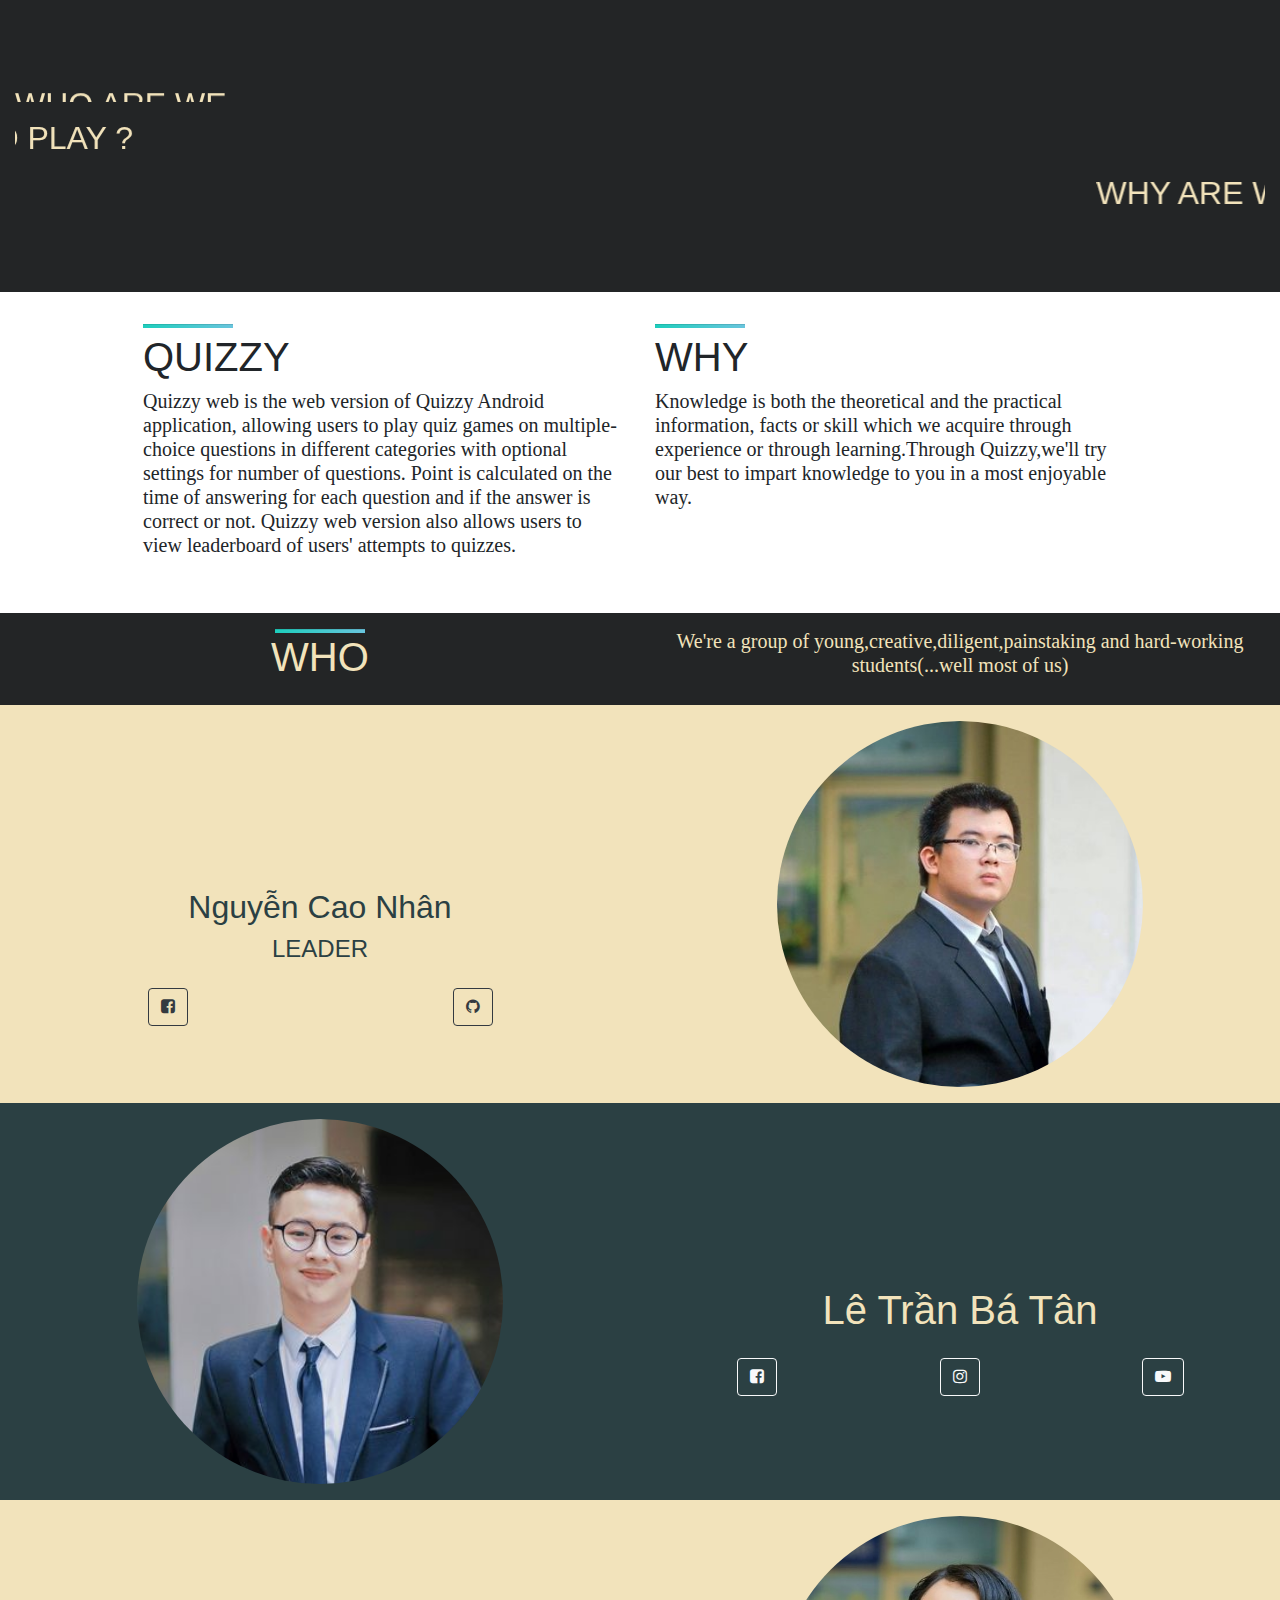
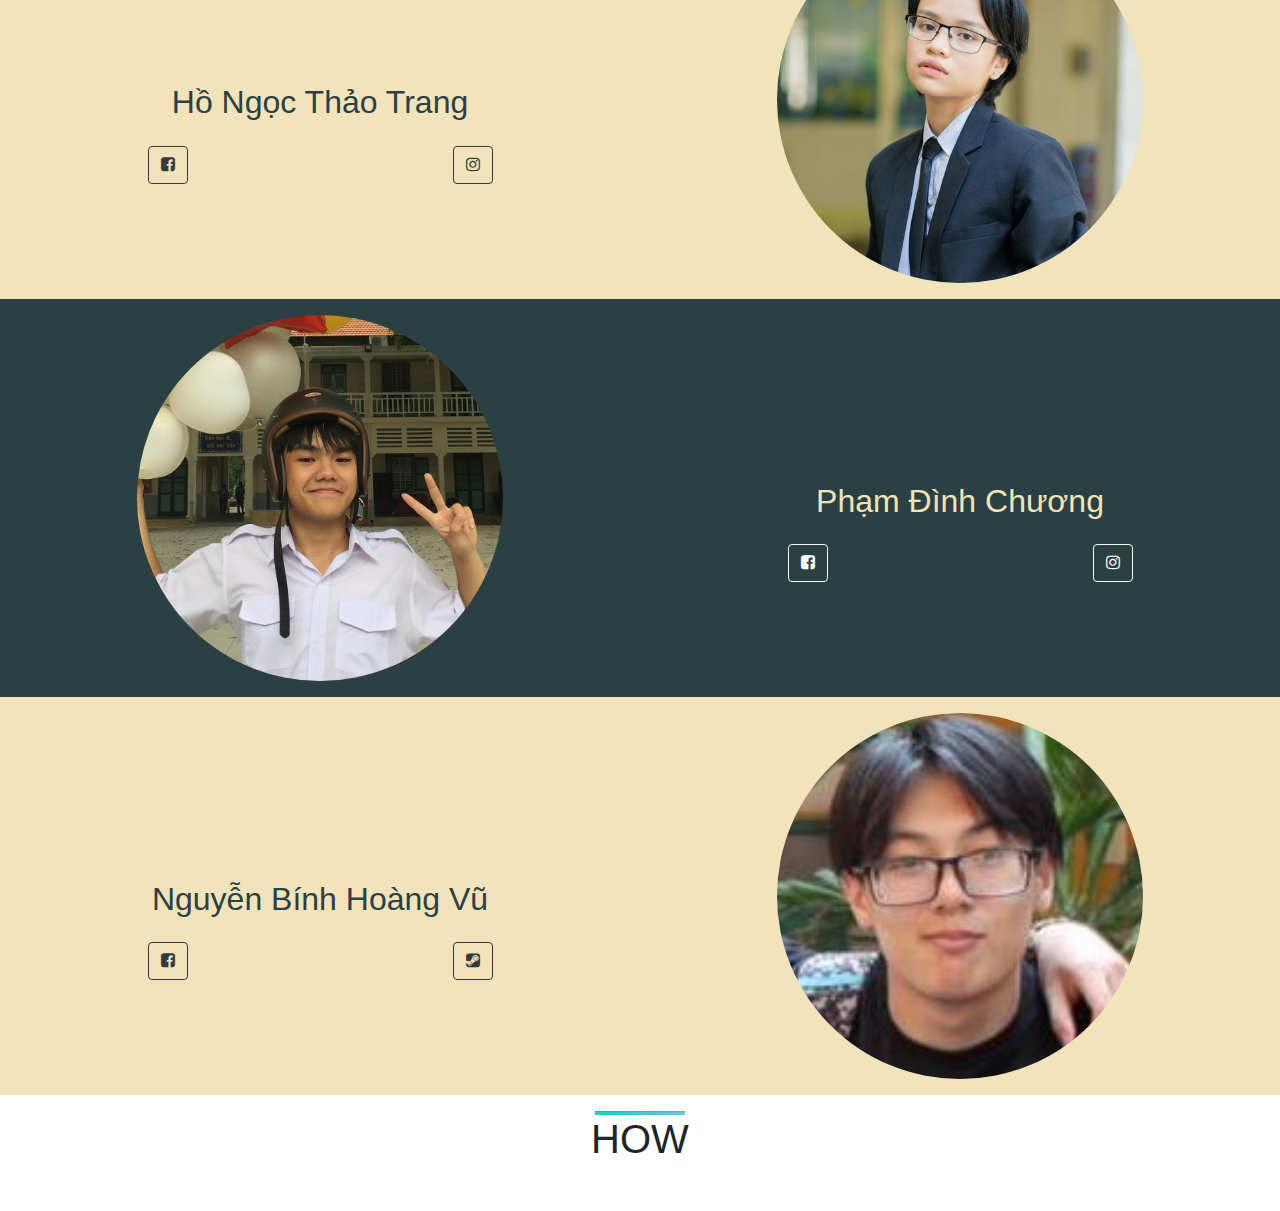
==== commit 7cb02c14: "Update index.html" ====
--- a/index.html
+++ b/index.html
@@ -127,7 +127,7 @@
               </div>
               <div class="col-md-6 mt-3 mb-3">
                 <a class="btn btn-outline-light btn-floating mb-5" href="https://youtu.be/9mkvGCy-6ac" target="_blank" role="button"
-                 ><i class="fa fa-youtube-play" aria-hidden="true"></i></a>
+                 ><i class="fa fa-instagram" aria-hidden="true"></i></a>
               </div>
             </div>
           </div>
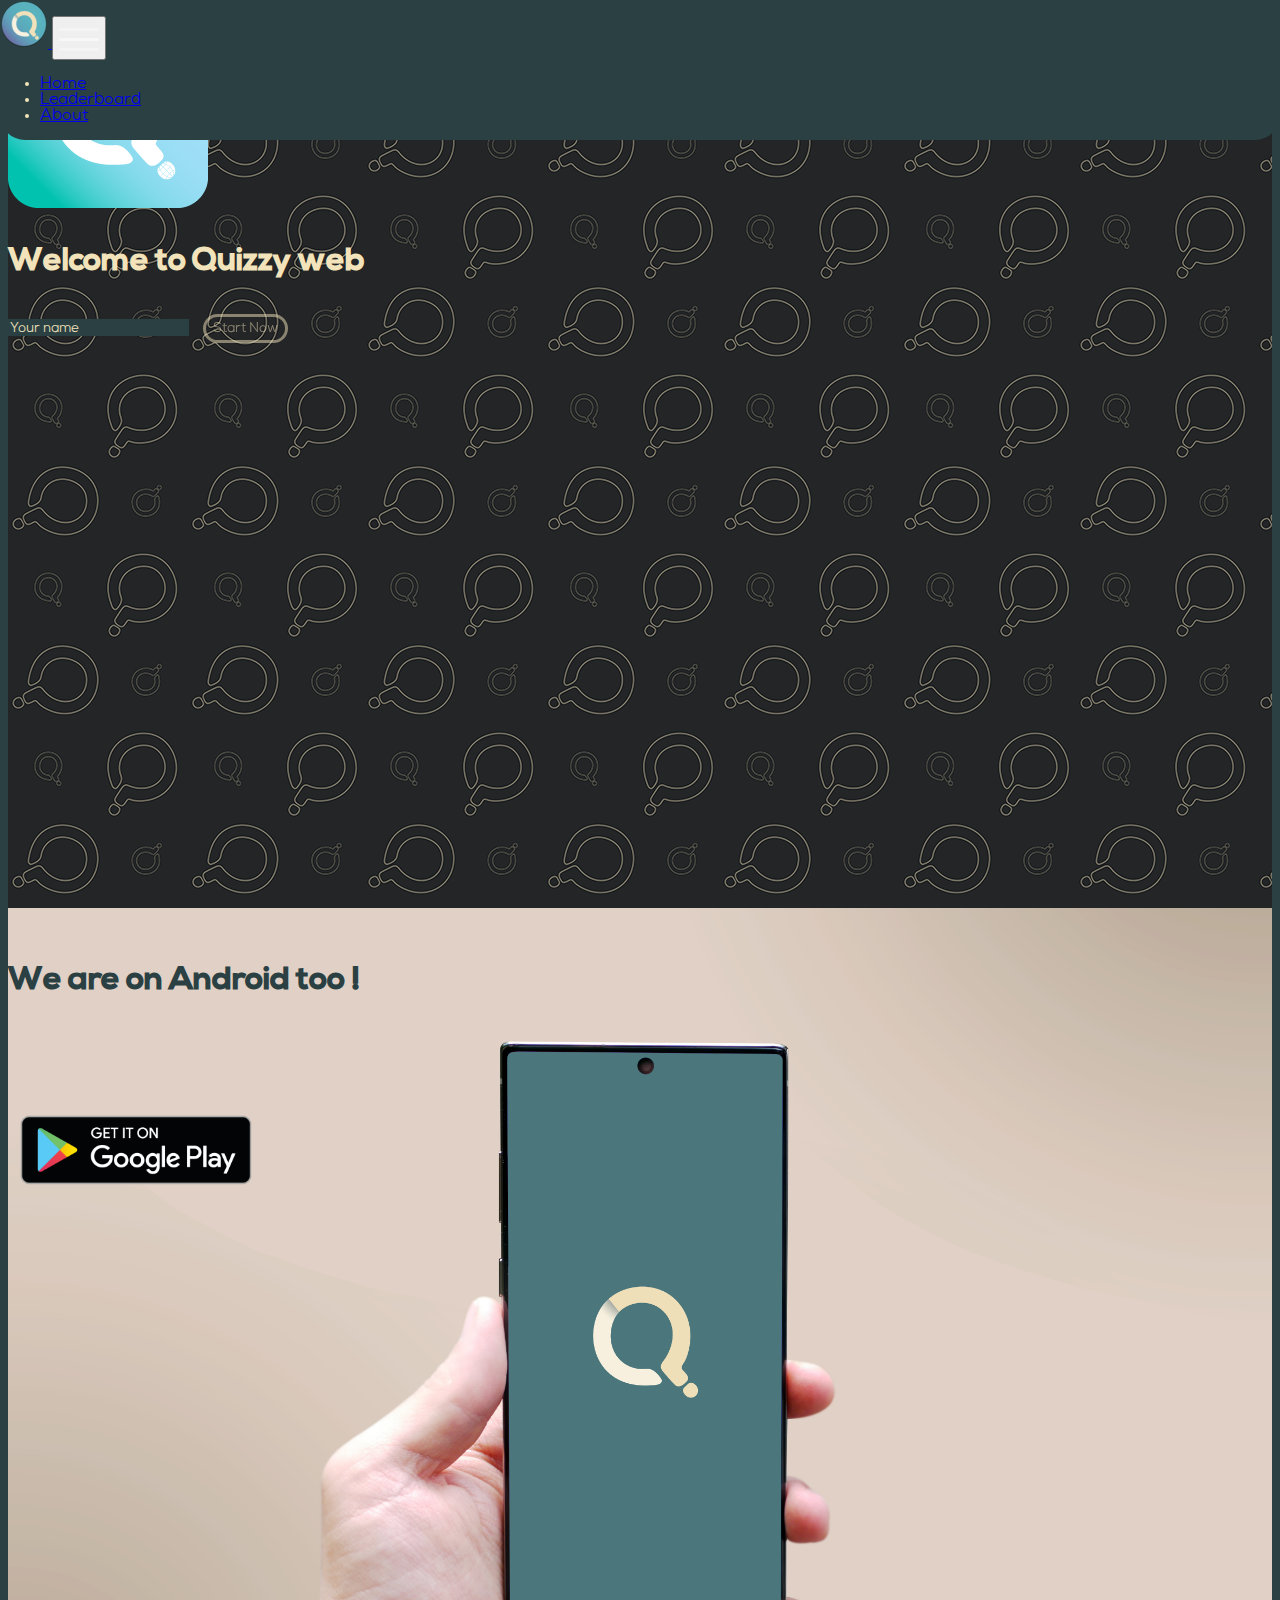
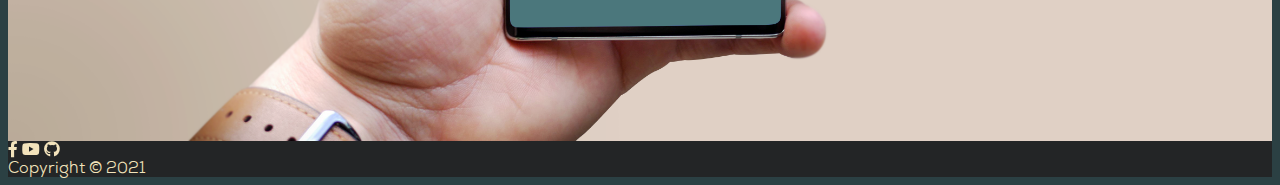
==== commit e9968774: "Added Chuong's work" ====
--- a/index.html
+++ b/index.html
@@ -1,172 +1,99 @@
 <!doctype html>
-<html lang="en">
-  <head>
-    <title>ABOUT US</title>
-    <!-- Required meta tags -->
-    <meta charset="utf-8">
+<html lang="en-us">
+    <head>
+    <meta charset="UTF-8">
+    <meta http-equiv="X-UA-Compatible" content="IE=Edge">
+
+    <link rel="icon" href="res/images/ic_launcher_round.png"/>
+    <title>Quizzy Web</title>
+
     <meta name="viewport" content="width=device-width, initial-scale=1, shrink-to-fit=no">
+    <link rel="stylesheet" href="https://cdn.jsdelivr.net/npm/bootstrap@4.6.0/dist/css/bootstrap.min.css" integrity="sha384-B0vP5xmATw1+K9KRQjQERJvTumQW0nPEzvF6L/Z6nronJ3oUOFUFpCjEUQouq2+l" crossorigin="anonymous">
+    <link rel="stylesheet" href="res/fontawesome/css/all.css">
+    <link rel="stylesheet" href="css/style.css">
+    <link rel="stylesheet" href="css/index.css">
+    </head>
 
-    <!-- Bootstrap CSS -->
-    <link rel="stylesheet" href="https://stackpath.bootstrapcdn.com/bootstrap/4.3.1/css/bootstrap.min.css" integrity="sha384-ggOyR0iXCbMQv3Xipma34MD+dH/1fQ784/j6cY/iJTQUOhcWr7x9JvoRxT2MZw1T" crossorigin="anonymous">
-    <link rel="stylesheet" href="https://stackpath.bootstrapcdn.com/font-awesome/4.7.0/css/font-awesome.min.css" integrity="sha384-wvfXpqpZZVQGK6TAh5PVlGOfQNHSoD2xbE+QkPxCAFlNEevoEH3Sl0sibVcOQVnN" crossorigin="anonymous">
-    <link rel="stylesheet" href="about.css">
-     <link href="https://fonts.googleapis.com/css2?family=Bebas+Neue&family=Nunito:wght@300&display=swap" rel="stylesheet">
-  </head>
-  <body>
+    <body>
+        <nav class="navbar navbar-expand-lg navbar-dark">
+            <a class="navbar-brand" href="#">
+                <img src="res/images/ic_launcher_round.png">
+            </a>
 
+            <button class="navbar-toggler" type="button" data-toggle="collapse" data-target="#navbarNav" aria-controls="navbarNav" aria-expanded="false" aria-label="Toggle navigation">
+              <div id="nav-icon3">
+                <span></span>
+                <span></span>
+                <span></span>
+                <span></span>
+              </div>
+            </button>
 
-    <div class=" banner jumbotron-fluid jumbotron">
-      <div class="container-fluid">
-        <h2><marquee behavior="scroll" direction="up" scrollamount="2">WHO ARE WE</marquee></h2>
-        <h2><marquee behavior="scroll" direction="right" scrollamount="14">HOW TO PLAY ?</marquee></h2>
-        <h2><marquee behavior="scroll" direction="left" scrollamount="20">WHY ARE WE DOING THIS ?</marquee></h2>
-     </div>
-    </div>
-    <div class="why mt-3 mb-5">
-      <div class="container">
-       <div class="row mt-3 mb-3">
-        <div class="col-md-6" tyle="color:#1ccebc;">
-          <div class="headline mb-2">
-            <hr>
-            <h1>QUIZZY</h1>
+            <div class="collapse navbar-collapse justify-content-end" id="navbarNav">
+              <ul class="navbar-nav">
+                <li class="nav-item active">
+                  <a class="nav-link" href="#">Home <span class="sr-only">(current)</span></a>
+                </li>
+                <li class="nav-item">
+                  <a class="nav-link" href="leaderboard.html">Leaderboard</a>
+                </li>
+                <li class="nav-item">
+                  <a class="nav-link" href="about.html">About</a>
+                </li>
+              </ul>
+            </div>
+          </nav>
+
+        <div class="jumbotron-fluid d-flex flex-column align-items-center justify-content-center" id="landing_jumbo">
+            <img src="res/images/quizzy_web_logo.png">
+            <!--<h1 class="">Quizzy Web is coming</h1>-->
+            <div>          
+                <h1 class="text-center">Welcome to Quizzy web</h1>
+            </div>
+
+            <div class="d-flex flex-column align-items-center justify-content-center">          
+              <input type="text" class="form-control" placeholder="Your name" id="username">
+              <button type="button" class="button_1 disabled"  id="btn-start">Start Now</button>
+            </div>
+        </div>
+
+        <div class="container-fluid d-flex flex-column align-items-center  justify-content-between" id="mobile_ad">
+          <h1 class = "text-center">We are on Android too !</h1>
+
+          <a href="https://studenthcmusedu-my.sharepoint.com/:u:/g/personal/1959024_student_hcmus_edu_vn/EeSN2s93oBhDpIQkTM4csoYBC3P8pHR0zHc1Tgn9DPDppA?e=snLmMQ"><img src="res/images/google_play.png"></a>
+        </div>
+
+        <footer class="text-center text-white">
+          <div class="container-fluid">
+            <!-- Section: Social media -->
+            <section class="mb-4">
+              <!-- Facebook -->
+              <a class="btn btn-outline-light btn-floating m-1" href="https://www.facebook.com/HCMUSITEC2015/" target="_blank" role="button"
+                ><i class="fab fa-facebook-f"></i
+              ></a>
+        
+              <!-- Youtube -->
+              <a class="btn btn-outline-light btn-floating m-1" href="https://youtu.be/Kx1Qv79prYs" target="_blank" role="button"
+                ><i class="fab fa-youtube"></i
+              ></a>
+        
+              <!-- Github -->
+              <a class="btn btn-outline-light btn-floating m-1" href="https://github.com/nguyencaonhan271201/quizzy-web" target="_blank" role="button"
+                ><i class="fab fa-github"></i
+              ></a>
+            </section>
+            <!-- Section: Social media -->
           </div>
-            <h5>Quizzy web is the web version of Quizzy Android application, allowing users to play quiz games on multiple-choice questions in different categories with optional settings for number of questions.
-            Point is calculated on the time of answering for each question and if the answer is correct or not.
-            Quizzy web version also allows users to view leaderboard of users' attempts to quizzes.</h5>
-        </div>
-        <div class="col-md-6">
-          <div class="headline mb-2">
-            <hr>
-            <h1>WHY</h1>
+
+          <div class="text-center">
+            <a>Copyright © 2021</a>
           </div>
-          <h5>Knowledge is both the theoretical and the practical information, facts or skill which we acquire through experience or through learning.Through Quizzy,we'll try our best to impart knowledge to you in a most enjoyable way.</h5>
-        </div>
-       </div>
-     </div>
-    </div>
-    <div class="who mt-3 mb-3">
-      <div class="container-fluid">
-        <div class="row text-center" style="background:#232526; color:#F2E3BB;">
-          <div class="col-md-6 mt-3 mb-3">
-            <hr style="margin:auto">
-            <h1>WHO</h1>
-          </div>
-          <div class="col-md-6 mt-3 mb-3">
-            <h5>We're a group of young,creative,diligent,painstaking and hard-working students(...well most of us)</h5>
-          </div>
-        </div>
-      <div class="who1 row">
-          <div class="col-md-6">
-            <h2 class="name" >Nguyễn Cao Nhân</h2>
-            <h4>LEADER</h4>
-            <div class="row m-auto">
-              <div class="col-md-6 mt-3 mb-3">
-                <a class="btn btn-outline-dark btn-floating mb-5" href="https://www.facebook.com/nguyencaonhan2712" target="_blank" role="button"
-                 ><i class="fa fa-facebook-square" aria-hidden="true"></i></a>
-              </div>
-              <div class="col-md-6 mt-3 mb-3">
-                <a class="btn btn-outline-dark btn-floating mb-5" href="https://github.com/nguyencaonhan271201" target="_blank" role="button"
-                 ><i class="fa fa-github" aria-hidden="true"></i></a>
-              </div>
-            </div>
-          </div>
-          <div class="col-md-6 mt-3 mb-3">
-            <img class="rounded-circle img-fluid" src="img/caonhan.jpg">
-          </div>
-      </div>
-        <div class="who2 row  ">
-          <div class="col-md-6 mt-3 mb-3">
-            <img src="img/batan.jpg" class="rounded-circle img-fluid">
-          </div>
-          <div class="col-md-6">
-            <h1 class="name">Lê Trần Bá Tân</h1>
-            <div class="row m-auto">
-              <div class="col-md-4 mt-3 mb-3">
-                <a class="btn btn-outline-light btn-floating mb-5" href="https://www.facebook.com/taniuhangrong" target="_blank" role="button"
-                 ><i class="fa fa-facebook-square" aria-hidden="true"></i></a>
-              </div>
-              <div class="col-md-4 mt-3 mb-3">
-                <a class="btn btn-outline-light btn-floating mb-5" href="https://www.instagram.com/bt_kc/" target="_blank" role="button"
-                 ><i class="fa fa-instagram" aria-hidden="true"></i></a>
-              </div>
-              <div class="col-md-4 mt-3 mb-3">
-                <a class="btn btn-outline-light btn-floating mb-5" href="https://youtu.be/61amWGUL3vs?t=2" target="_blank" role="button"
-                 ><i class="fa fa-youtube-play" aria-hidden="true"></i></a>
-              </div>
-            </div>
-          </div>
-        </div>
-        <div class="who1 row">
-          <div class="col-md-6">
-            <h2 class="name">Hồ Ngọc Thảo Trang</h2>
-            <div class="row m-auto">
-              <div class="col-md-6 mt-3 mb-3">
-                <a class="btn btn-outline-dark btn-floating mb-5" href="https://www.facebook.com/hng.ttrang" target="_blank" role="button"
-                 ><i class="fa fa-facebook-square" aria-hidden="true"></i></a>
-              </div>
-              <div class="col-md-6 mt-3 mb-3">
-                <a class="btn btn-outline-dark btn-floating mb-5" href="https://youtu.be/nhu3YzIj014?t=3" target="_blank" role="button"
-                 ><i class="fa fa-instagram" aria-hidden="true"></i></a>
-              </div>
-            </div>
-          </div>
-          <div class="col-md-6 mt-3 mb-3">
-            <img src="img/hotrang.jpg" class="rounded-circle img-fluid">
-          </div>
-        </div>
-        <div class="who2 row">
-          <div class="col-md-6 mt-3 mb-3">
-            <img src="img/chuong.jpg" class="rounded-circle img-fluid">
-          </div>
-          <div class="col-md-6">
-            <h2 class="name">Phạm Đình Chương</h2>
-            <div class="row m-auto">
-              <div class="col-md-6 mt-3 mb-3">
-                <a class="btn btn-outline-light btn-floating mb-5" href="https://www.facebook.com/rapxiectrunguong" target="_blank" role="button"
-                 ><i class="fa fa-facebook-square" aria-hidden="true"></i></a>
-              </div>
-              <div class="col-md-6 mt-3 mb-3">
-                <a class="btn btn-outline-light btn-floating mb-5" href="https://youtu.be/9mkvGCy-6ac" target="_blank" role="button"
-                 ><i class="fa fa-instagram" aria-hidden="true"></i></a>
-              </div>
-            </div>
-          </div>
-        </div>
-        <div class="who1 row ">
-          <div class="col-md-6">
-            <h2 class="name">Nguyễn Bính Hoàng Vũ</h2>
-            <div class="row m-auto">
-              <div class="col-md-6 mt-3 mb-3">
-                <a class="btn btn-outline-dark btn-floating mb-5" href="https://www.facebook.com/hoangvunguyenbinh" target="_blank" role="button"
-                 ><i class="fa fa-facebook-square" aria-hidden="true"></i></a>
-              </div>
-              <div class="col-md-6 mt-3 mb-3">
-                <a class="btn btn-outline-dark btn-floating mb-5" href="https://steamcommunity.com/profiles/76561198122338022/" target="_blank" role="button"
-                 ><i class="fa fa-steam-square" aria-hidden="true"></i></a>
-              </div>
-            </div>
-          </div>
-          <div class="col-md-6 mt-3 mb-3">
-            <img src="img/vubinh.jpg" class="rounded-circle img-fluid" alt="">
-          </div>
-        </div>
-      </div>
-    </div>
-    <div class="how mt-3 mb-5">
-      <div class="container">
-        <div class="headline text-center">
-          <hr style="margin:auto">
-          <h1>HOW</h1>
-        </div>
-      </div>
-    </div>
+          
+        </footer>
 
-      <script src="https://code.jquery.com/jquery-3.4.1.slim.min.js" integrity="sha384-J6qa4849blE2+poT4WnyKhv5vZF5SrPo0iEjwBvKU7imGFAV0wwj1yYfoRSJoZ+n" crossorigin="anonymous"></script>
-      <script src="https://cdn.jsdelivr.net/npm/popper.js@1.16.0/dist/umd/popper.min.js" integrity="sha384-Q6E9RHvbIyZFJoft+2mJbHaEWldlvI9IOYy5n3zV9zzTtmI3UksdQRVvoxMfooAo" crossorigin="anonymous"></script>
-      <script src="https://stackpath.bootstrapcdn.com/bootstrap/4.4.1/js/bootstrap.min.js" integrity="sha384-wfSDF2E50Y2D1uUdj0O3uMBJnjuUD4Ih7YwaYd1iqfktj0Uod8GCExl3Og8ifwB6" crossorigin="anonymous"></script>
-</body>
-
-   <script type="text/javascript" src="main.js">
-
-   </script>
-</html>
+        <script src="https://code.jquery.com/jquery-3.5.1.slim.min.js" integrity="sha384-DfXdz2htPH0lsSSs5nCTpuj/zy4C+OGpamoFVy38MVBnE+IbbVYUew+OrCXaRkfj" crossorigin="anonymous"></script>
+        <script src="https://cdn.jsdelivr.net/npm/bootstrap@4.6.0/dist/js/bootstrap.bundle.min.js" integrity="sha384-Piv4xVNRyMGpqkS2by6br4gNJ7DXjqk09RmUpJ8jgGtD7zP9yug3goQfGII0yAns" crossorigin="anonymous"></script>
+        <script type="text/javascript" src="js/index.js"></script>    
+        <script type="text/javascript" src="js/main.js"></script>    
+    </body>
+</html>--- a/css/style.css
+++ b/css/style.css
@@ -0,0 +1,171 @@
+html{    
+  scroll-behavior: smooth;
+}
+
+body * {
+    transition: all 0.5s ease;
+}
+
+body{
+    background-color: #2B4043;
+    color: #f2e3bb;
+    animation: fadeInAnimation ease 1s;
+    animation-iteration-count: 1; 
+    animation-fill-mode: forwards; 
+}
+
+::-webkit-scrollbar {
+    display: none;
+}
+
+@font-face {
+    font-family: 'NexaBold';
+    src: url('../res/font/nexa_bold.ttf');
+}
+
+@font-face {
+    font-family: 'Nexa';
+    src: url('../res/font/nexa_book.otf');
+}
+
+h1{
+    font-family: NexaBold;
+}
+
+h2, h3, h4, h5, a, p, ::placeholder, button, label, select,table{
+   font-family: Nexa;
+}
+
+@keyframes fadeInAnimation { 
+    0% { 
+        opacity: 0; 
+    } 
+    100% { 
+        opacity: 1; 
+     } 
+} 
+
+.navbar{
+    position: fixed!important;
+    top: 0;
+    right: 0;
+    left: 0;    
+    background-color: #2B4043;
+    border-bottom-left-radius: 25px!important;
+    border-bottom-right-radius: 25px!important;
+    transition: top 0.3s;
+}
+
+.navbar ul li a:hover{
+    color: #f2e3bb!important;
+    /* border: 2px solid #f2e3bb;
+    border-radius: 15px;
+    padding: 10px;
+    width: fit-content; */
+}
+
+.navbar button{
+    padding: 10px 5px 10px 5px;
+}
+
+.navbar button #nav-icon3{
+    width: 40px;
+    height: 20px;
+    position: relative;
+    -webkit-transform: rotate(0deg);
+    -moz-transform: rotate(0deg);
+    -o-transform: rotate(0deg);
+    transform: rotate(0deg);
+    -webkit-transition: .5s ease-in-out;
+    -moz-transition: .5s ease-in-out;
+    -o-transition: .5s ease-in-out;
+    transition: .5s ease-in-out;
+    cursor: pointer;
+}
+
+#nav-icon3 span{
+    display: block;
+    position: absolute;
+    height: 3px;
+    width: 100%;
+    background: white;
+    border-radius: 9px;
+
+    opacity: 0.3;
+    left: 0;
+    
+    -webkit-transform: rotate(0deg);
+    -moz-transform: rotate(0deg);
+    -o-transform: rotate(0deg);
+    transform: rotate(0deg);
+    -webkit-transition: .25s ease-in-out;
+    -moz-transition: .25s ease-in-out;
+    -o-transition: .25s ease-in-out;
+    transition: .25s ease-in-out;
+}
+
+#nav-icon3 span:nth-child(1) {
+    top: 0px;
+  }
+  
+  #nav-icon3 span:nth-child(2),#nav-icon3 span:nth-child(3) {
+    top: 10px;
+  }
+  
+  #nav-icon3 span:nth-child(4) {
+    top: 20px;
+  }
+  
+  #nav-icon3.open span:nth-child(1) {
+    top: 10px;
+    width: 0%;
+    left: 50%;
+  }
+  
+  #nav-icon3.open span:nth-child(2) {
+    -webkit-transform: rotate(45deg);
+    -moz-transform: rotate(45deg);
+    -o-transform: rotate(45deg);
+    transform: rotate(45deg);
+  }
+  
+  #nav-icon3.open span:nth-child(3) {
+    -webkit-transform: rotate(-45deg);
+    -moz-transform: rotate(-45deg);
+    -o-transform: rotate(-45deg);
+    transform: rotate(-45deg);
+  }
+  
+  #nav-icon3.open span:nth-child(4) {
+    top: 10px;
+    width: 0%;
+    left: 50%;
+  }
+
+
+.navbar button:hover{
+    border: 2px solid !important;
+}
+
+.navbar button:hover span{
+    opacity: 1!important;
+    background: #f2e3bb!important;
+}
+
+#landing_jumbo, .main-div{
+    height: 100vh;
+    background-image: url("../res/images/landing_background.png");
+    background-size: auto;
+    background-repeat: repeat;
+    background-position: 0 0;
+    animation: landing_background_move 500s linear infinite;
+}
+
+@keyframes landing_background_move {
+    from {
+      background-position: 0 0;
+    }
+    to {
+        background-position: -10000px -10000px;
+    }
+}--- a/css/index.css
+++ b/css/index.css
@@ -0,0 +1,79 @@
+.form-control{
+    background-color: #2B4043;
+    border: none;
+    color: #f2e3bb;
+}
+
+.form-control::placeholder{
+    color: #f2e3bb;
+}
+
+input.form-control:focus::placeholder{
+    color: #2B4043;
+}
+
+.button_1
+{    
+    border: 3px solid #f2e3bb;
+    border-radius: 20px;
+    padding: 5px 7px 5px 7px;
+    background-color: transparent;
+    color: #f2e3bb;
+    margin: 10px;
+}
+
+.disabled{
+    opacity: 0.5;
+    cursor: not-allowed;
+}
+
+.shake{
+    animation: shake 0.5s;
+    animation-iteration-count: 1;
+    border: 3px solid salmon;
+}
+
+.navbar-nav {
+    font-family: 'Nexa';
+}
+
+@keyframes shake {
+    0% { transform: translate(1px, 1px) rotate(0deg); }
+    10% { transform: translate(-1px, -2px) rotate(-1deg); }
+    20% { transform: translate(-3px, 0px) rotate(1deg); }
+    30% { transform: translate(3px, 2px) rotate(0deg); }
+    40% { transform: translate(1px, -1px) rotate(1deg); }
+    50% { transform: translate(-1px, 2px) rotate(-1deg); }
+    60% { transform: translate(-3px, 1px) rotate(0deg); }
+    70% { transform: translate(3px, 1px) rotate(-1deg); }
+    80% { transform: translate(-1px, -1px) rotate(1deg); }
+    90% { transform: translate(1px, 2px) rotate(0deg); }
+    100% { transform: translate(1px, -2px) rotate(-1deg); }
+  }
+
+#mobile_ad{    
+    height: 90vh;
+    background-image: url("../res/images/mockup.png");
+    background-size: cover;
+    background-position: center;
+    background-repeat: no-repeat;
+    color: #2B4043;
+    padding-top: 2.5vh;
+}
+
+#mobile_ad img{
+    width: 20vw;
+}
+
+footer{
+    background-color: #232526;
+}
+
+footer .btn {
+    margin-top: 10px!important;
+    filter: brightness(0) saturate(100%) invert(97%) sepia(63%) saturate(543%) hue-rotate(317deg) brightness(101%) contrast(90%);
+}
+
+footer .btn:hover{
+    filter: invert(9%) sepia(11%) saturate(358%) hue-rotate(155deg) brightness(93%) contrast(85%);
+}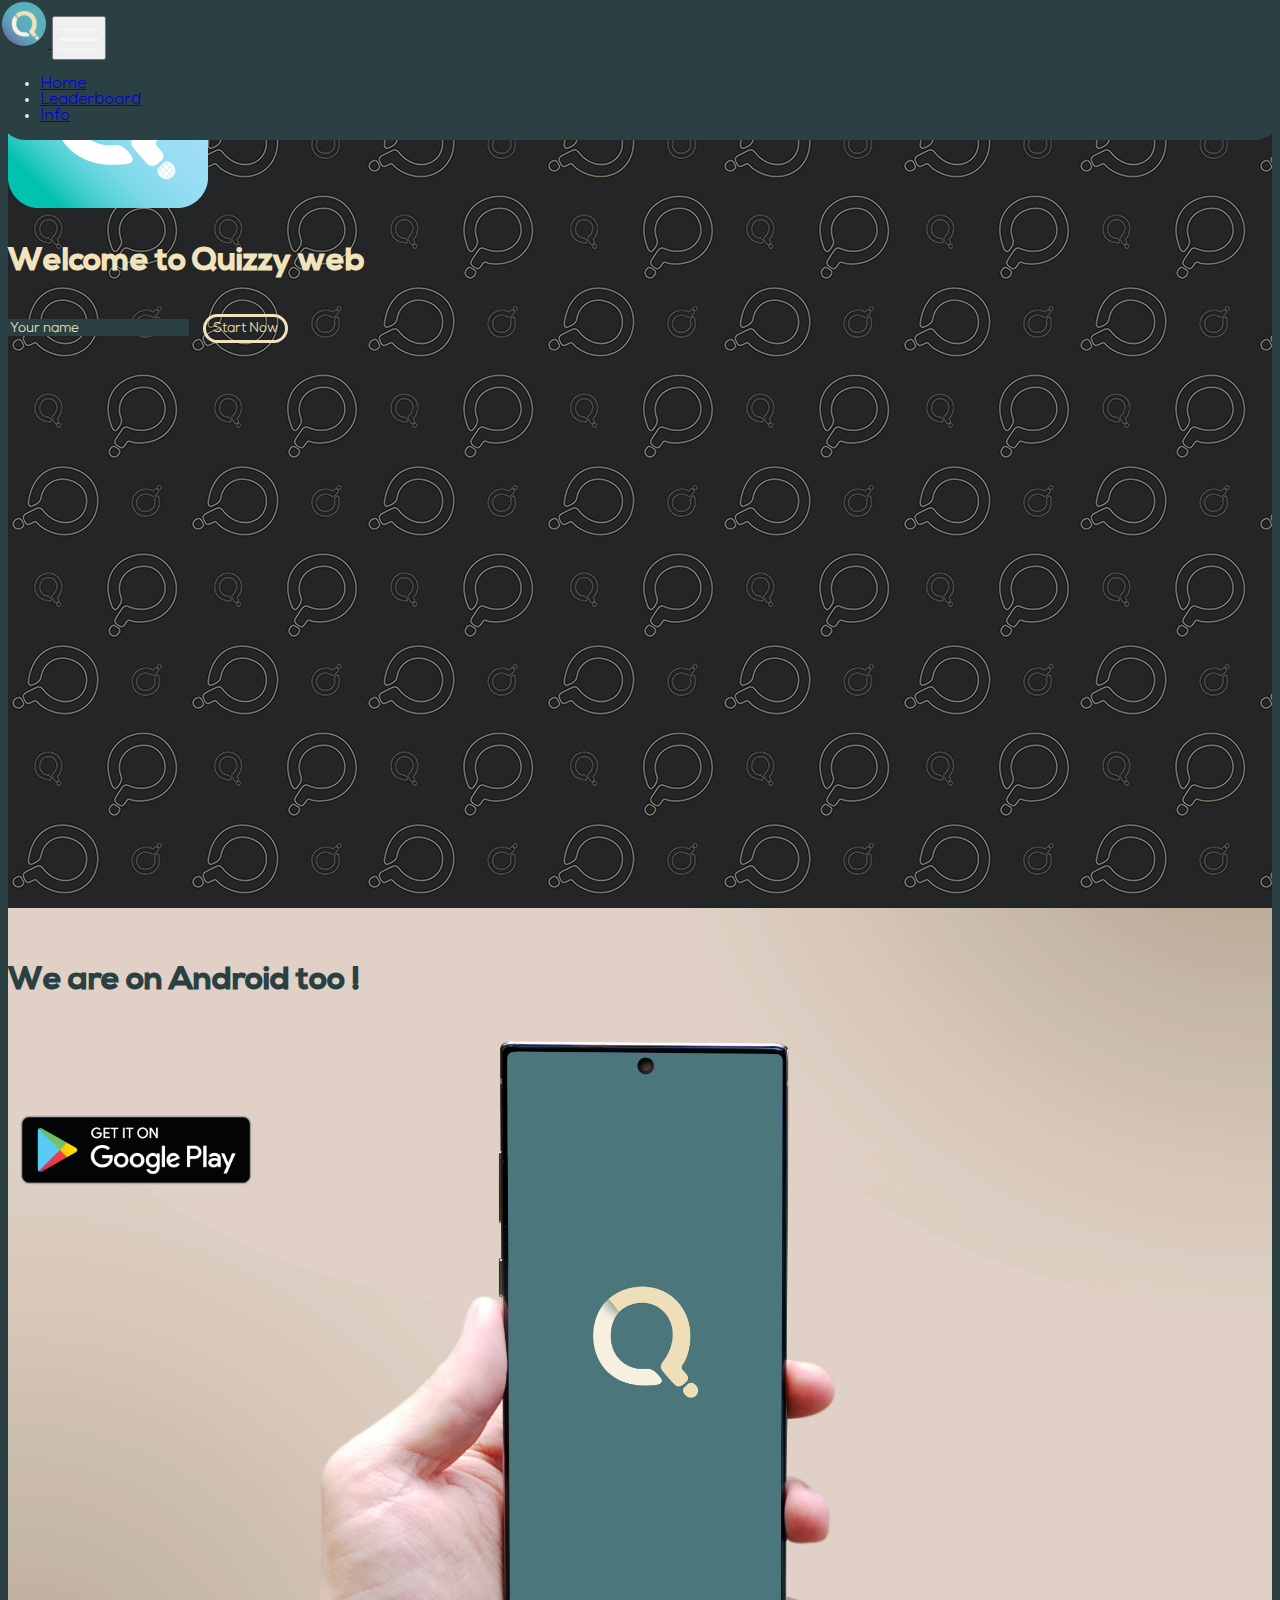
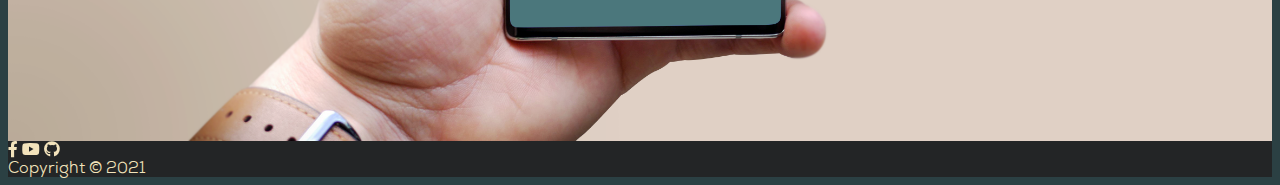
==== commit bd2948d7: "fixed some javascripts (navbar,form,...) & edited some "About" page components" ====
--- a/index.html
+++ b/index.html
@@ -38,7 +38,7 @@
                   <a class="nav-link" href="leaderboard.html">Leaderboard</a>
                 </li>
                 <li class="nav-item">
-                  <a class="nav-link" href="about.html">About</a>
+                  <a class="nav-link" href="#">Info</a>
                 </li>
               </ul>
             </div>
@@ -60,7 +60,7 @@
         <div class="container-fluid d-flex flex-column align-items-center  justify-content-between" id="mobile_ad">
           <h1 class = "text-center">We are on Android too !</h1>
 
-          <a href="https://studenthcmusedu-my.sharepoint.com/:u:/g/personal/1959024_student_hcmus_edu_vn/EeSN2s93oBhDpIQkTM4csoYBC3P8pHR0zHc1Tgn9DPDppA?e=snLmMQ"><img src="res/images/google_play.png"></a>
+          <a href="https://studenthcmusedu-my.sharepoint.com/:u:/g/personal/1959024_student_hcmus_edu_vn/EeSN2s93oBhDpIQkTM4csoYBC3P8pHR0zHc1Tgn9DPDppA?e=snLmMQ" target="_blank"><img src="res/images/google_play.png"></a>
         </div>
 
         <footer class="text-center text-white">
--- a/css/style.css
+++ b/css/style.css
@@ -50,7 +50,7 @@
     top: 0;
     right: 0;
     left: 0;    
-    background-color: #2B4043;
+    background-color: #2B4043!important;
     border-bottom-left-radius: 25px!important;
     border-bottom-right-radius: 25px!important;
     transition: top 0.3s;
@@ -58,10 +58,10 @@
 
 .navbar ul li a:hover{
     color: #f2e3bb!important;
-    /* border: 2px solid #f2e3bb;
+    border: 2px solid #f2e3bb;
     border-radius: 15px;
     padding: 10px;
-    width: fit-content; */
+    width: fit-content;
 }
 
 .navbar button{
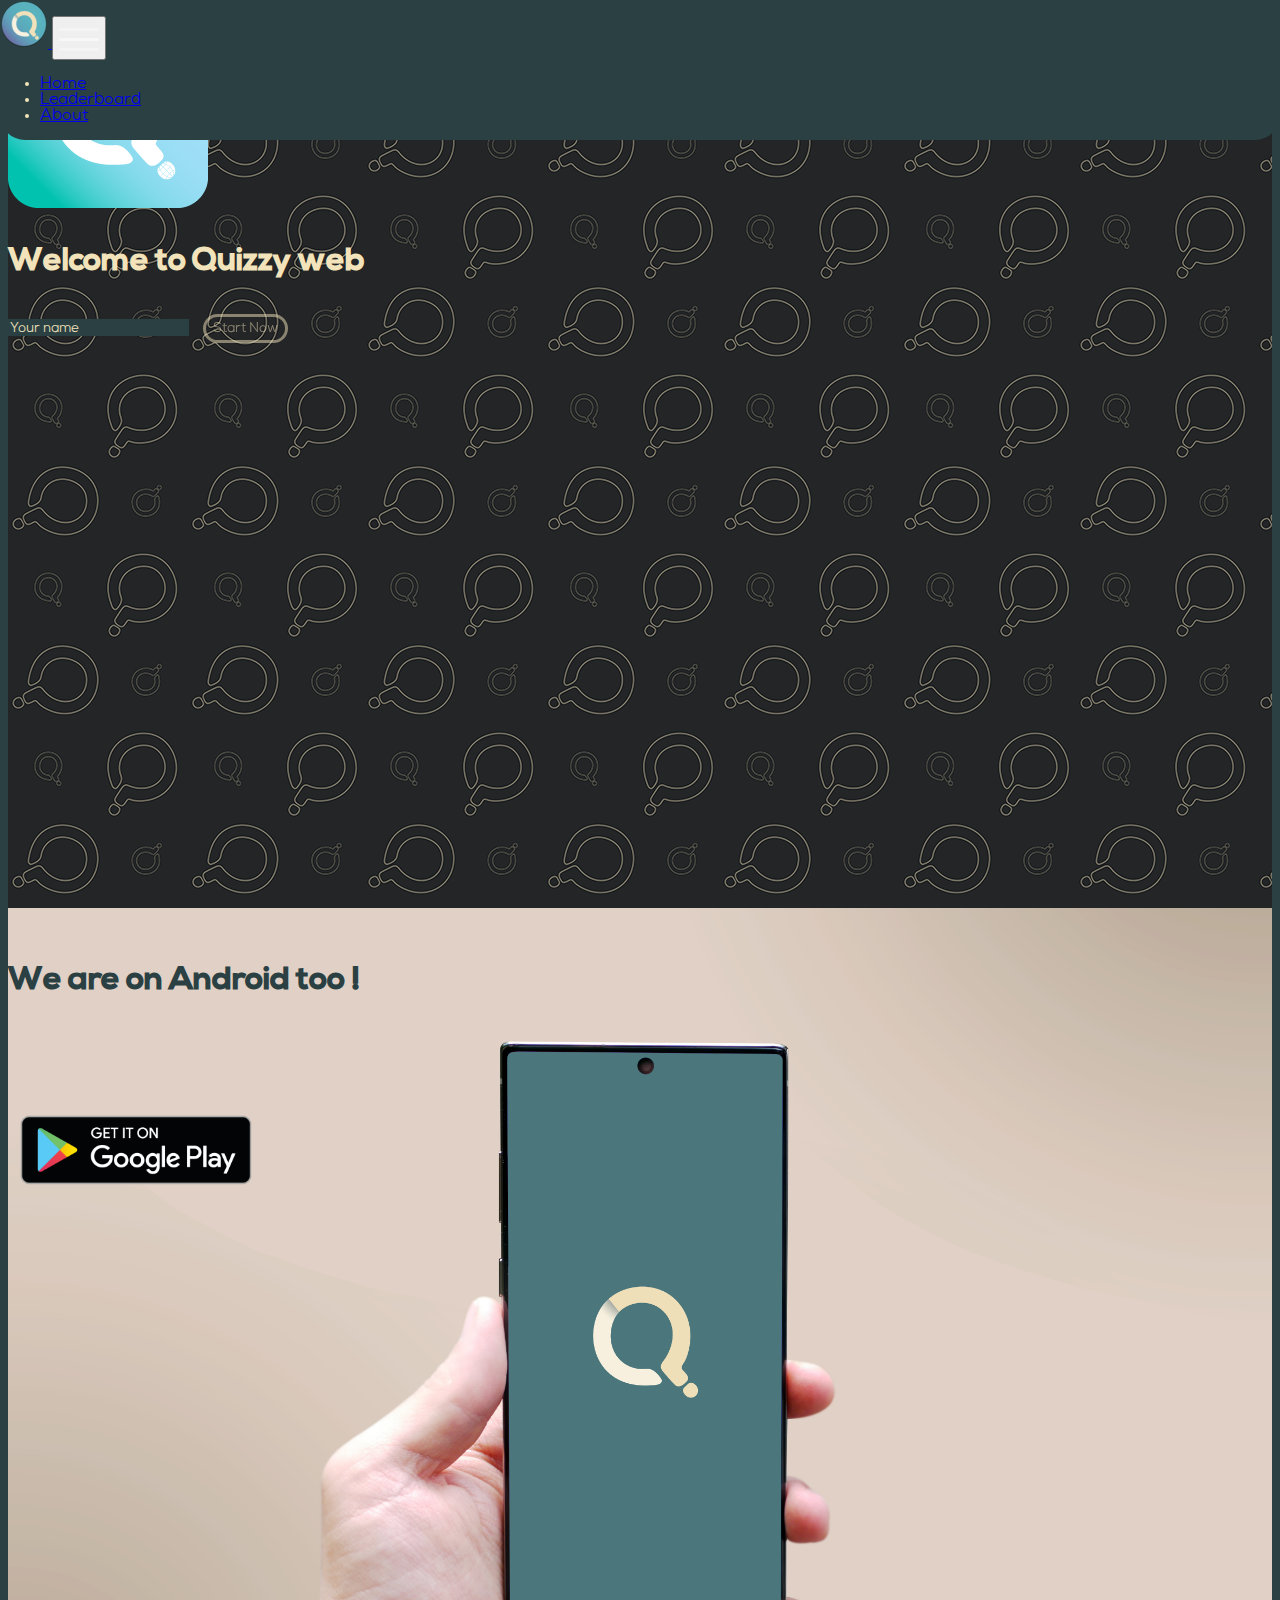
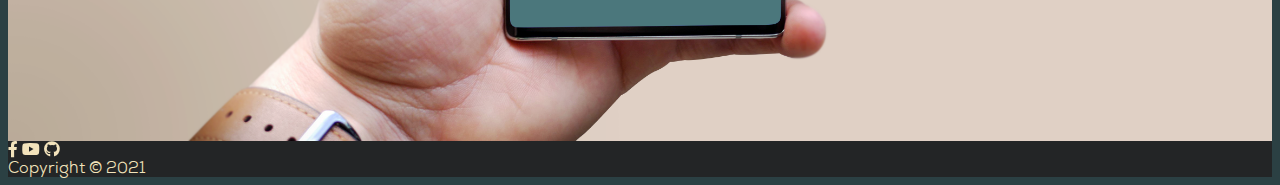
==== commit 870708e0: "further fixes" ====
--- a/index.html
+++ b/index.html
@@ -38,7 +38,7 @@
                   <a class="nav-link" href="leaderboard.html">Leaderboard</a>
                 </li>
                 <li class="nav-item">
-                  <a class="nav-link" href="#">Info</a>
+                  <a class="nav-link" href="about.html">About</a>
                 </li>
               </ul>
             </div>
--- a/css/style.css
+++ b/css/style.css
@@ -58,10 +58,10 @@
 
 .navbar ul li a:hover{
     color: #f2e3bb!important;
-    border: 2px solid #f2e3bb;
+    /* border: 2px solid #f2e3bb;
     border-radius: 15px;
     padding: 10px;
-    width: fit-content;
+    width: fit-content; */
 }
 
 .navbar button{
